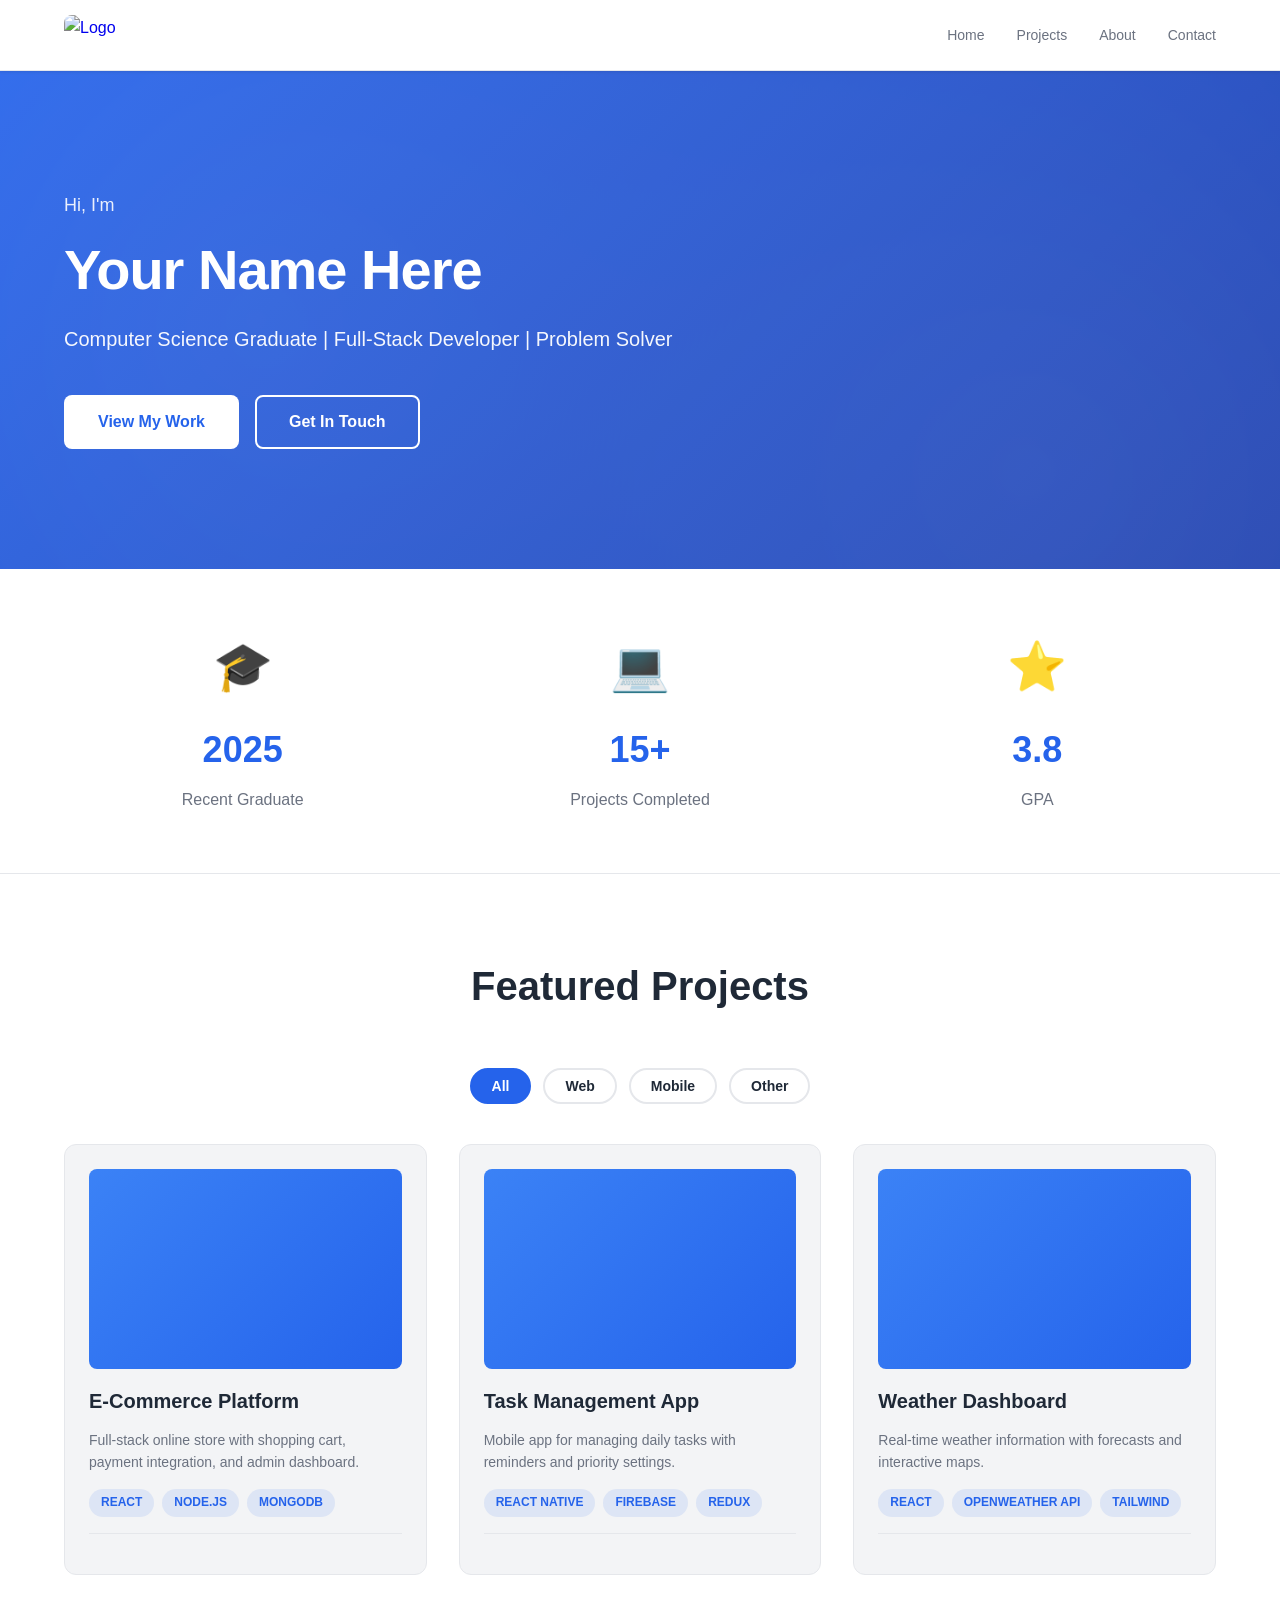
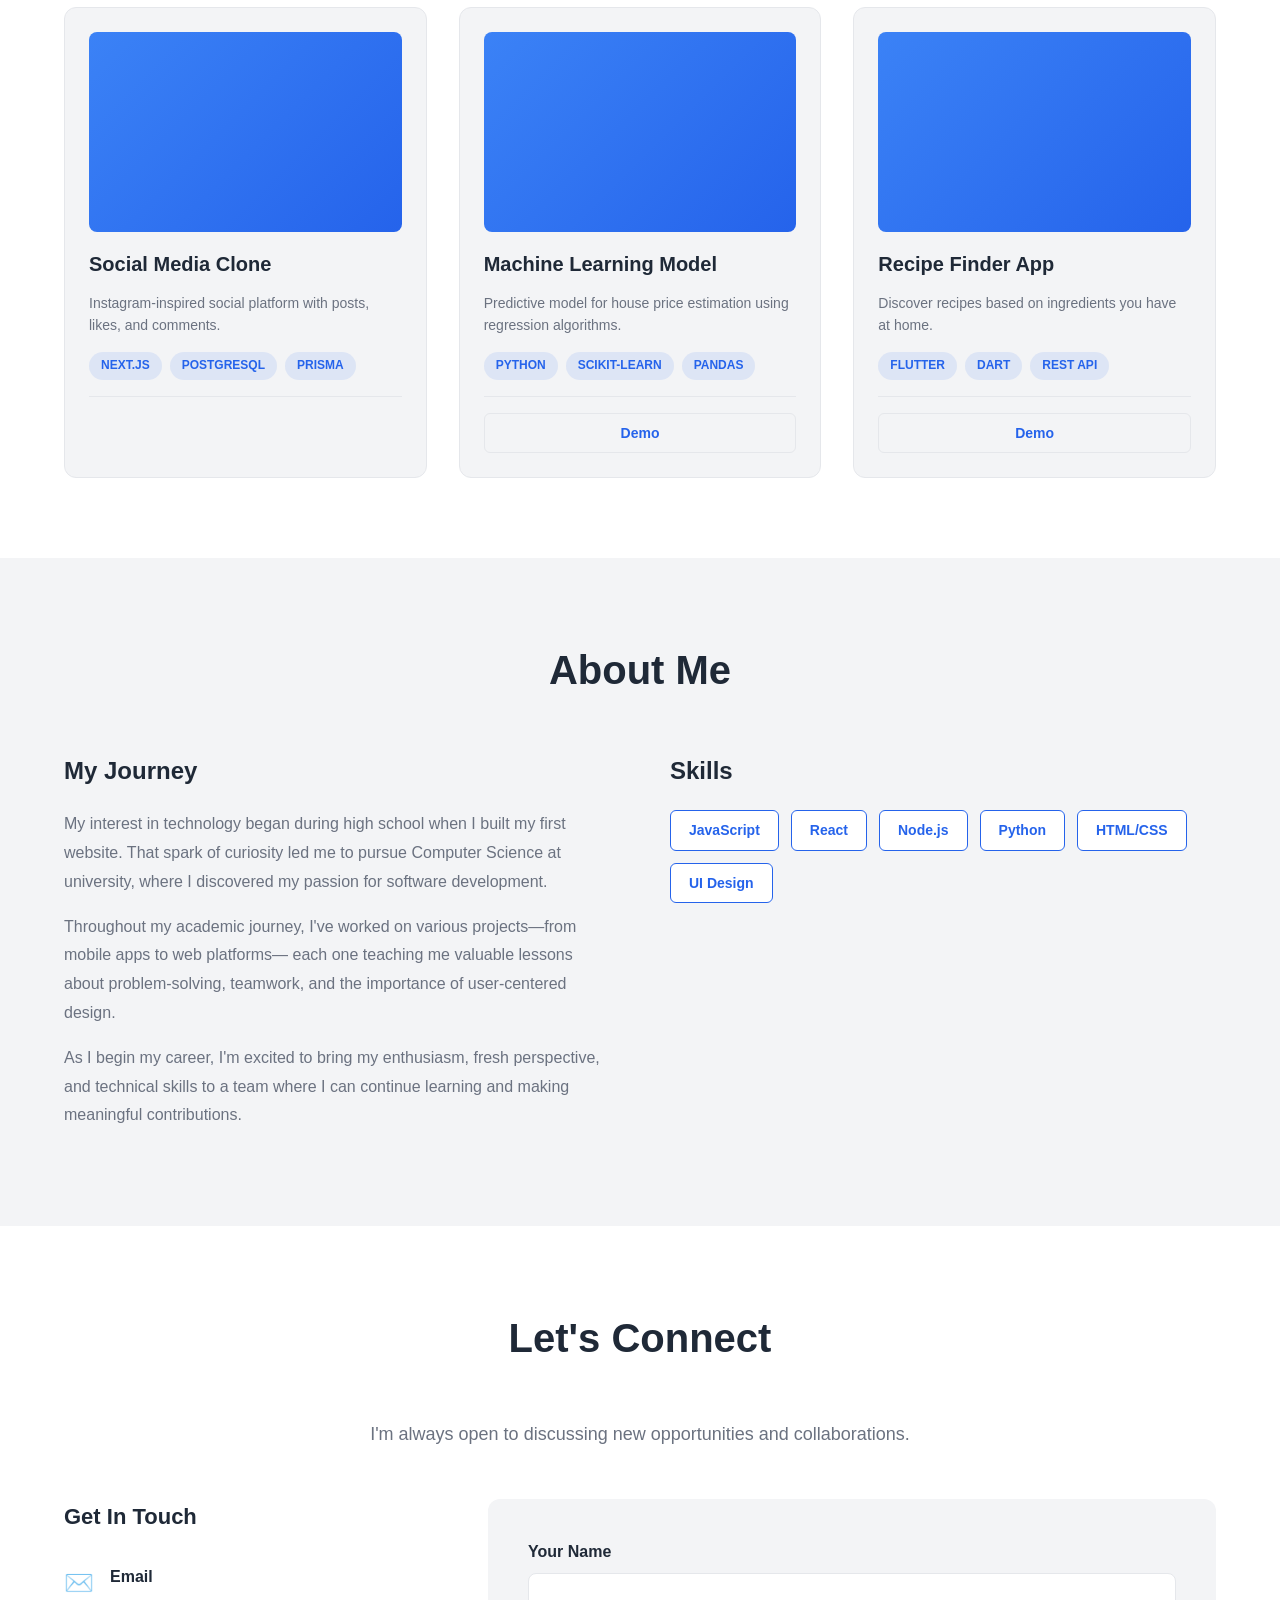
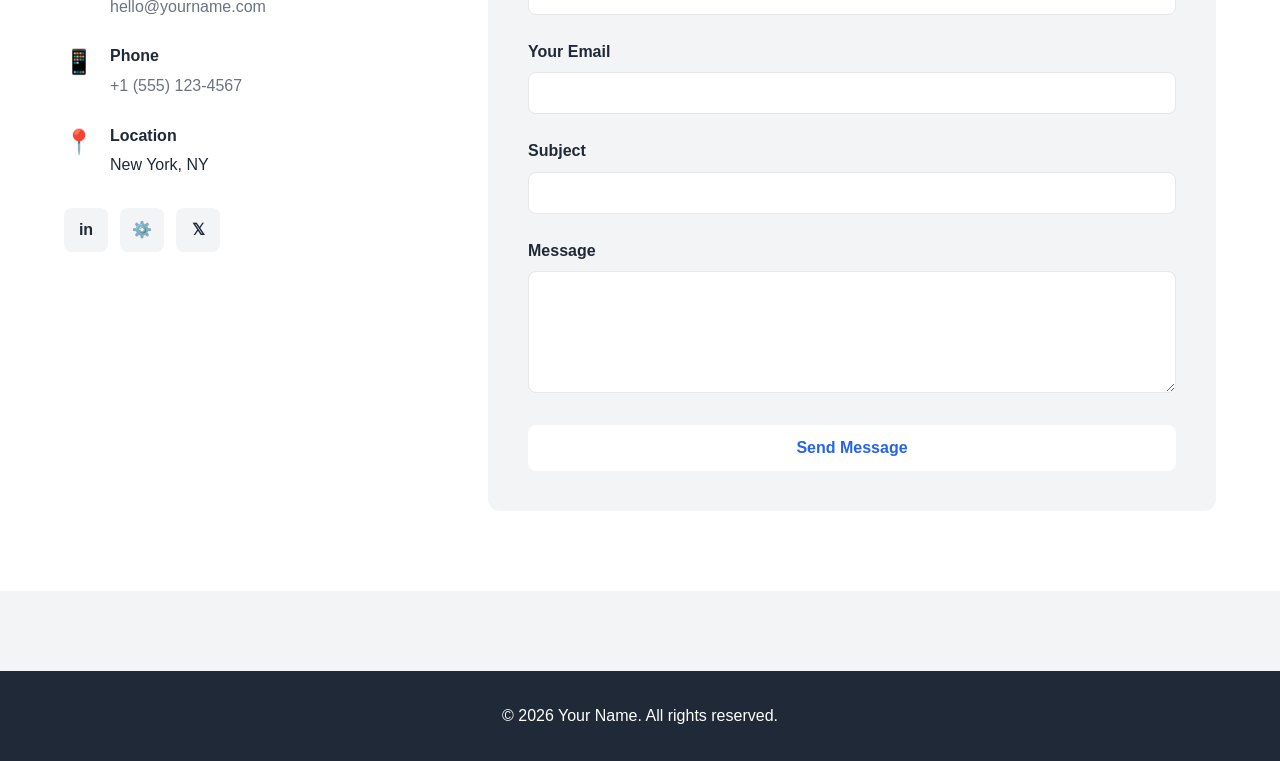
==== index.html @ 2ebc86d9 "renamed the file" ====
<!DOCTYPE html>
<html lang="en">

<head>
    <meta charset="UTF-8">
    <meta name="viewport" content="width=device-width, initial-scale=1.0">
    <title>Professional Portfolio — Your Name</title>
    <link rel="stylesheet" href="index.css">
</head>

<body>
    <!-- Navigation -->
    <nav class="navbar">
        <div class="nav-container">
            <a href="#home" class="nav-brand">
                <img src="logo.png" alt="Logo" class="nav-logo">
            </a>
            <ul class="nav-links">
                <li><a href="#home">Home</a></li>
                <li><a href="#projects">Projects</a></li>
                <li><a href="#about">About</a></li>
                <li><a href="#contact">Contact</a></li>
            </ul>
            <button class="mobile-menu-btn" id="mobileMenuBtn">☰</button>
        </div>
    </nav>

    <!-- Hero Section -->
    <section class="hero" id="home">
        <div class="container">
            <div class="hero-content">
                <p class="hero-greeting">Hi, I'm</p>
                <h1 class="hero-title">Your Name Here</h1>
                <p class="hero-subtitle">Computer Science Graduate | Full-Stack Developer | Problem Solver</p>
                <div class="hero-buttons">
                    <a href="#projects" class="btn btn-primary">View My Work</a>
                    <a href="#contact" class="btn btn-secondary">Get In Touch</a>
                </div>
            </div>
        </div>
    </section>

    <!-- Highlights Section -->
    <section class="highlights">
        <div class="container">
            <div class="highlights-grid">
                <div class="highlight-card">
                    <div class="highlight-icon">🎓</div>
                    <div class="highlight-value">2025</div>
                    <div class="highlight-label">Recent Graduate</div>
                </div>
                <div class="highlight-card">
                    <div class="highlight-icon">💻</div>
                    <div class="highlight-value">15+</div>
                    <div class="highlight-label">Projects Completed</div>
                </div>
                <div class="highlight-card">
                    <div class="highlight-icon">⭐</div>
                    <div class="highlight-value">3.8</div>
                    <div class="highlight-label">GPA</div>
                </div>
            </div>
        </div>
    </section>

    <!-- Projects Section -->
    <section class="projects" id="projects">
        <div class="container">
            <h2 class="section-title">Featured Projects</h2>

            <div class="filter-buttons">
                <button class="filter-btn active" data-filter="all">All</button>
                <button class="filter-btn" data-filter="web">Web</button>
                <button class="filter-btn" data-filter="mobile">Mobile</button>
                <button class="filter-btn" data-filter="other">Other</button>
            </div>

            <div class="projects-grid" id="projectsGrid">
                <!-- Projects will be inserted by JavaScript -->
            </div>
        </div>
    </section>

    <!-- About Section -->
    <section class="about" id="about">
        <div class="container">
            <h2 class="section-title">About Me</h2>
            <div class="about-content">
                <div class="about-text">
                    <h3>My Journey</h3>
                    <p>
                        My interest in technology began during high school when I built my first website.
                        That spark of curiosity led me to pursue Computer Science at university, where I discovered
                        my passion for software development.
                    </p>
                    <p>
                        Throughout my academic journey, I've worked on various projects—from mobile apps to web
                        platforms—
                        each one teaching me valuable lessons about problem-solving, teamwork, and the importance of
                        user-centered design.
                    </p>
                    <p>
                        As I begin my career, I'm excited to bring my enthusiasm, fresh perspective, and technical
                        skills
                        to a team where I can continue learning and making meaningful contributions.
                    </p>
                </div>
                <div class="about-skills">
                    <h3>Skills</h3>
                    <div class="skill-list">
                        <span class="skill-tag">JavaScript</span>
                        <span class="skill-tag">React</span>
                        <span class="skill-tag">Node.js</span>
                        <span class="skill-tag">Python</span>
                        <span class="skill-tag">HTML/CSS</span>
                        <span class="skill-tag">UI Design</span>
                    </div>
                </div>
            </div>
        </div>
    </section>

    <!-- Contact Section -->
    <section class="contact" id="contact">
        <div class="container">
            <h2 class="section-title">Let's Connect</h2>
            <p class="section-subtitle">I'm always open to discussing new opportunities and collaborations.</p>

            <div class="contact-content">
                <div class="contact-info">
                    <h3>Get In Touch</h3>
                    <div class="contact-item">
                        <span class="contact-icon">✉️</span>
                        <div>
                            <p class="contact-label">Email</p>
                            <a href="mailto:hello@yourname.com">hello@yourname.com</a>
                        </div>
                    </div>
                    <div class="contact-item">
                        <span class="contact-icon">📱</span>
                        <div>
                            <p class="contact-label">Phone</p>
                            <a href="tel:+15551234567">+1 (555) 123-4567</a>
                        </div>
                    </div>
                    <div class="contact-item">
                        <span class="contact-icon">📍</span>
                        <div>
                            <p class="contact-label">Location</p>
                            <p>New York, NY</p>
                        </div>
                    </div>
                    <div class="social-links">
                        <a href="#" class="social-link" title="LinkedIn">in</a>
                        <a href="#" class="social-link" title="GitHub">⚙️</a>
                        <a href="#" class="social-link" title="Twitter">𝕏</a>
                    </div>
                </div>

                <form class="contact-form" id="contactForm">
                    <div class="form-group">
                        <label for="name">Your Name</label>
                        <input type="text" id="name" name="name" required>
                    </div>
                    <div class="form-group">
                        <label for="email">Your Email</label>
                        <input type="email" id="email" name="email" required>
                    </div>
                    <div class="form-group">
                        <label for="subject">Subject</label>
                        <input type="text" id="subject" name="subject" required>
                    </div>
                    <div class="form-group">
                        <label for="message">Message</label>
                        <textarea id="message" name="message" rows="6" required></textarea>
                    </div>
                    <button type="submit" class="btn btn-primary">Send Message</button>
                </form>
            </div>
        </div>
    </section>

    <!-- Footer -->
    <footer class="footer">
        <div class="container">
            <p>&copy; 2026 Your Name. All rights reserved.</p>
        </div>
    </footer>

    <script src="index.js"></script>
</body>

</html>
---- index.css ----
* {
    margin: 0;
    padding: 0;
    box-sizing: border-box;
}

:root {
    --primary: #2563eb;
    --primary-dark: #1e40af;
    --primary-light: #3b82f6;
    --text-dark: #1f2937;
    --text-light: #6b7280;
    --bg-light: #f3f4f6;
    --bg-white: #ffffff;
    --border: #e5e7eb;
    --transition: all 0.3s ease;
}

html {
    scroll-behavior: smooth;
}

/* ======================== Animations ======================== */

@keyframes fadeInUp {
    from {
        opacity: 0;
        transform: translateY(30px);
    }

    to {
        opacity: 1;
        transform: translateY(0);
    }
}

@keyframes fadeInLeft {
    from {
        opacity: 0;
        transform: translateX(-30px);
    }

    to {
        opacity: 1;
        transform: translateX(0);
    }
}

@keyframes fadeInRight {
    from {
        opacity: 0;
        transform: translateX(30px);
    }

    to {
        opacity: 1;
        transform: translateX(0);
    }
}

@keyframes scaleIn {
    from {
        opacity: 0;
        transform: scale(0.9);
    }

    to {
        opacity: 1;
        transform: scale(1);
    }
}

.fade-in-up {
    animation: fadeInUp 0.8s ease forwards;
}

.fade-in-left {
    animation: fadeInLeft 0.8s ease forwards;
}

.fade-in-right {
    animation: fadeInRight 0.8s ease forwards;
}

.scale-in {
    animation: scaleIn 0.8s ease forwards;
}

[style*="animationDelay"] {
    animation-delay: inherit !important;
}

body {
    font-family: -apple-system, BlinkMacSystemFont, 'Segoe UI', Roboto, 'Helvetica Neue', Arial, sans-serif;
    color: var(--text-dark);
    background-color: var(--bg-light);
    line-height: 1.6;
}

.container {
    max-width: 1200px;
    margin: 0 auto;
    padding: 0 24px;
}

/* ======================== Navigation ======================== */

.navbar {
    background-color: var(--bg-white);
    border-bottom: 1px solid var(--border);
    position: sticky;
    top: 0;
    z-index: 50;
    box-shadow: 0 1px 3px rgba(0, 0, 0, 0.1);
}

.nav-container {
    max-width: 1200px;
    margin: 0 auto;
    padding: 0 24px;
    display: flex;
    justify-content: space-between;
    align-items: center;
    height: 70px;
}

.nav-brand {
    text-decoration: none;
    display: flex;
    align-items: center;
    justify-content: center;
}

.nav-logo {
    height: 40px;
    width: auto;
    max-width: 120px;
    border-radius: 8px;
    transition: var(--transition);
}

.nav-brand:hover .nav-logo {
    transform: scale(1.05);
}

.nav-links {
    display: flex;
    gap: 32px;
    list-style: none;
}

.nav-links a {
    text-decoration: none;
    color: var(--text-light);
    font-size: 14px;
    font-weight: 500;
    transition: var(--transition);
    position: relative;
}

.nav-links a:hover {
    color: var(--primary);
}

.nav-links a::after {
    content: '';
    position: absolute;
    bottom: -4px;
    left: 0;
    width: 0;
    height: 2px;
    background-color: var(--primary);
    transition: width 0.3s ease;
}

.nav-links a:hover::after {
    width: 100%;
}

.mobile-menu-btn {
    display: none;
    background: none;
    border: none;
    font-size: 24px;
    cursor: pointer;
    color: var(--text-dark);
}

/* ======================== Hero Section ======================== */

.hero {
    background: linear-gradient(135deg, var(--primary) 0%, var(--primary-dark) 100%);
    color: white;
    padding: 120px 0;
    position: relative;
    overflow: hidden;
}

.hero::before {
    content: '';
    position: absolute;
    top: 0;
    left: 0;
    width: 100%;
    height: 100%;
    opacity: 0.1;
    background-image: radial-gradient(circle at 20% 50%, white, transparent),
        radial-gradient(circle at 80% 80%, white, transparent);
    pointer-events: none;
}

.hero-content {
    position: relative;
    z-index: 1;
    max-width: 800px;
}

.hero-greeting {
    font-size: 18px;
    margin-bottom: 16px;
    opacity: 0.9;
}

.hero-title {
    font-size: 56px;
    font-weight: 800;
    line-height: 1.2;
    margin-bottom: 20px;
    letter-spacing: -1px;
}

.hero-subtitle {
    font-size: 20px;
    margin-bottom: 40px;
    opacity: 0.95;
}

.hero-buttons {
    display: flex;
    gap: 16px;
    flex-wrap: wrap;
}

/* ======================== Buttons ======================== */

.btn {
    display: inline-block;
    padding: 12px 32px;
    border-radius: 8px;
    text-decoration: none;
    font-weight: 600;
    font-size: 16px;
    transition: var(--transition);
    border: 2px solid transparent;
    cursor: pointer;
    text-align: center;
}

.btn-primary {
    background-color: white;
    color: var(--primary);
}

.btn-primary:hover {
    background-color: var(--bg-light);
    transform: translateY(-2px);
    box-shadow: 0 10px 25px rgba(0, 0, 0, 0.2);
}

.btn-secondary {
    background-color: transparent;
    color: white;
    border-color: white;
}

.btn-secondary:hover {
    background-color: white;
    color: var(--primary);
}

/* ======================== Highlights Section ======================== */

.highlights {
    background-color: var(--bg-white);
    padding: 60px 0;
    border-bottom: 1px solid var(--border);
}

.highlights-grid {
    display: grid;
    grid-template-columns: repeat(auto-fit, minmax(250px, 1fr));
    gap: 40px;
}

.highlight-card {
    text-align: center;
}

.highlight-icon {
    font-size: 48px;
    margin-bottom: 16px;
}

.highlight-value {
    font-size: 36px;
    font-weight: 800;
    color: var(--primary);
    margin-bottom: 8px;
}

.highlight-label {
    font-size: 16px;
    color: var(--text-light);
}

/* ======================== Projects Section ======================== */

.projects {
    padding: 80px 0;
    background-color: var(--bg-white);
}

.section-title {
    font-size: 40px;
    font-weight: 800;
    margin-bottom: 50px;
    text-align: center;
    color: var(--text-dark);
}

.filter-buttons {
    display: flex;
    gap: 12px;
    justify-content: center;
    margin-bottom: 40px;
    flex-wrap: wrap;
}

.filter-btn {
    padding: 8px 20px;
    border: 2px solid var(--border);
    background-color: white;
    color: var(--text-dark);
    border-radius: 25px;
    font-weight: 600;
    cursor: pointer;
    transition: var(--transition);
    font-size: 14px;
    text-transform: capitalize;
}

.filter-btn:hover {
    border-color: var(--primary);
    color: var(--primary);
}

.filter-btn.active {
    background-color: var(--primary);
    color: white;
    border-color: var(--primary);
}

.projects-grid {
    display: grid;
    grid-template-columns: repeat(auto-fill, minmax(300px, 1fr));
    gap: 32px;
}

.project-card {
    background-color: var(--bg-light);
    border-radius: 12px;
    padding: 24px;
    transition: var(--transition);
    border: 1px solid var(--border);
}

.project-card:hover {
    transform: translateY(-8px);
    box-shadow: 0 20px 40px rgba(0, 0, 0, 0.1);
    border-color: var(--primary-light);
}

.project-image {
    width: 100%;
    height: 200px;
    background: linear-gradient(135deg, var(--primary-light), var(--primary));
    border-radius: 8px;
    margin-bottom: 16px;
}

.project-card h3 {
    font-size: 20px;
    margin-bottom: 12px;
    color: var(--text-dark);
}

.project-card p {
    color: var(--text-light);
    font-size: 14px;
    margin-bottom: 16px;
}

.project-tags {
    display: flex;
    gap: 8px;
    flex-wrap: wrap;
    margin-bottom: 16px;
}

.project-tag {
    display: inline-block;
    padding: 4px 12px;
    background-color: rgba(37, 99, 235, 0.1);
    color: var(--primary);
    border-radius: 20px;
    font-size: 12px;
    font-weight: 600;
    text-transform: uppercase;
}

.project-footer {
    display: flex;
    gap: 12px;
    padding-top: 16px;
    border-top: 1px solid var(--border);
}

.project-link {
    flex: 1;
    padding: 8px;
    text-align: center;
    border-radius: 6px;
    text-decoration: none;
    font-size: 14px;
    font-weight: 600;
    color: var(--primary);
    border: 1px solid var(--border);
    transition: var(--transition);
}

.project-link:hover {
    background-color: var(--primary);
    color: white;
    border-color: var(--primary);
}

/* ======================== About Section ======================== */

.about {
    padding: 80px 0;
    background-color: var(--bg-light);
}

.about-content {
    display: grid;
    grid-template-columns: 1fr 1fr;
    gap: 60px;
    align-items: start;
}

.about-text h3,
.about-skills h3 {
    font-size: 24px;
    margin-bottom: 20px;
    color: var(--text-dark);
}

.about-text p {
    margin-bottom: 16px;
    color: var(--text-light);
    line-height: 1.8;
}

.skill-list {
    display: flex;
    flex-wrap: wrap;
    gap: 12px;
}

.skill-tag {
    display: inline-block;
    padding: 8px 18px;
    background-color: white;
    color: var(--primary);
    border: 1px solid var(--primary);
    border-radius: 6px;
    font-size: 14px;
    font-weight: 600;
}

/* ======================== Contact Section ======================== */

.contact {
    padding: 80px 0;
    background-color: var(--bg-white);
}

.section-subtitle {
    text-align: center;
    font-size: 18px;
    color: var(--text-light);
    margin-bottom: 50px;
    max-width: 600px;
    margin-left: auto;
    margin-right: auto;
}

.contact-content {
    display: grid;
    grid-template-columns: 1fr 2fr;
    gap: 60px;
}

.contact-info h3 {
    font-size: 22px;
    margin-bottom: 30px;
    color: var(--text-dark);
}

.contact-item {
    display: flex;
    gap: 16px;
    margin-bottom: 24px;
}

.contact-icon {
    font-size: 24px;
    flex-shrink: 0;
}

.contact-label {
    font-weight: 600;
    margin-bottom: 4px;
    color: var(--text-dark);
}

.contact-item a {
    color: var(--text-light);
    text-decoration: none;
    transition: var(--transition);
}

.contact-item a:hover {
    color: var(--primary);
}

.social-links {
    display: flex;
    gap: 12px;
    margin-top: 30px;
}

.social-link {
    width: 44px;
    height: 44px;
    background-color: var(--bg-light);
    color: var(--text-dark);
    border-radius: 8px;
    display: flex;
    align-items: center;
    justify-content: center;
    text-decoration: none;
    font-weight: 600;
    transition: var(--transition);
}

.social-link:hover {
    background-color: var(--primary);
    color: white;
}

/* ======================== Contact Form ======================== */

.contact-form {
    background-color: var(--bg-light);
    padding: 40px;
    border-radius: 12px;
}

.form-group {
    margin-bottom: 24px;
}

.form-group label {
    display: block;
    margin-bottom: 8px;
    font-weight: 600;
    color: var(--text-dark);
}

.form-group input,
.form-group textarea {
    width: 100%;
    padding: 12px 16px;
    border: 1px solid var(--border);
    border-radius: 8px;
    font-family: inherit;
    font-size: 14px;
    transition: var(--transition);
}

.form-group input:focus,
.form-group textarea:focus {
    outline: none;
    border-color: var(--primary);
    box-shadow: 0 0 0 3px rgba(37, 99, 235, 0.1);
}

.contact-form .btn {
    width: 100%;
}

/* ======================== Footer ======================== */

.footer {
    background-color: var(--text-dark);
    color: white;
    text-align: center;
    padding: 32px 0;
    margin-top: 80px;
}

/* ======================== Responsive Design ======================== */

@media (max-width: 768px) {
    .hero-title {
        font-size: 36px;
    }

    .hero-subtitle {
        font-size: 18px;
    }

    .section-title {
        font-size: 32px;
        margin-bottom: 32px;
    }

    .nav-links {
        display: none;
    }

    .mobile-menu-btn {
        display: block;
    }

    .about-content {
        grid-template-columns: 1fr;
        gap: 40px;
    }

    .contact-content {
        grid-template-columns: 1fr;
        gap: 40px;
    }

    .hero-buttons {
        flex-direction: column;
    }

    .btn {
        width: 100%;
    }
}

@media (max-width: 480px) {
    .hero {
        padding: 60px 0;
    }

    .hero-title {
        font-size: 28px;
    }

    .hero-subtitle {
        font-size: 16px;
    }

    .section-title {
        font-size: 24px;
    }

    .hero-buttons {
        flex-direction: column;
    }

    .projects-grid {
        grid-template-columns: 1fr;
    }

    .contact-form {
        padding: 20px;
    }

    .highlight-value {
        font-size: 28px;
    }
}
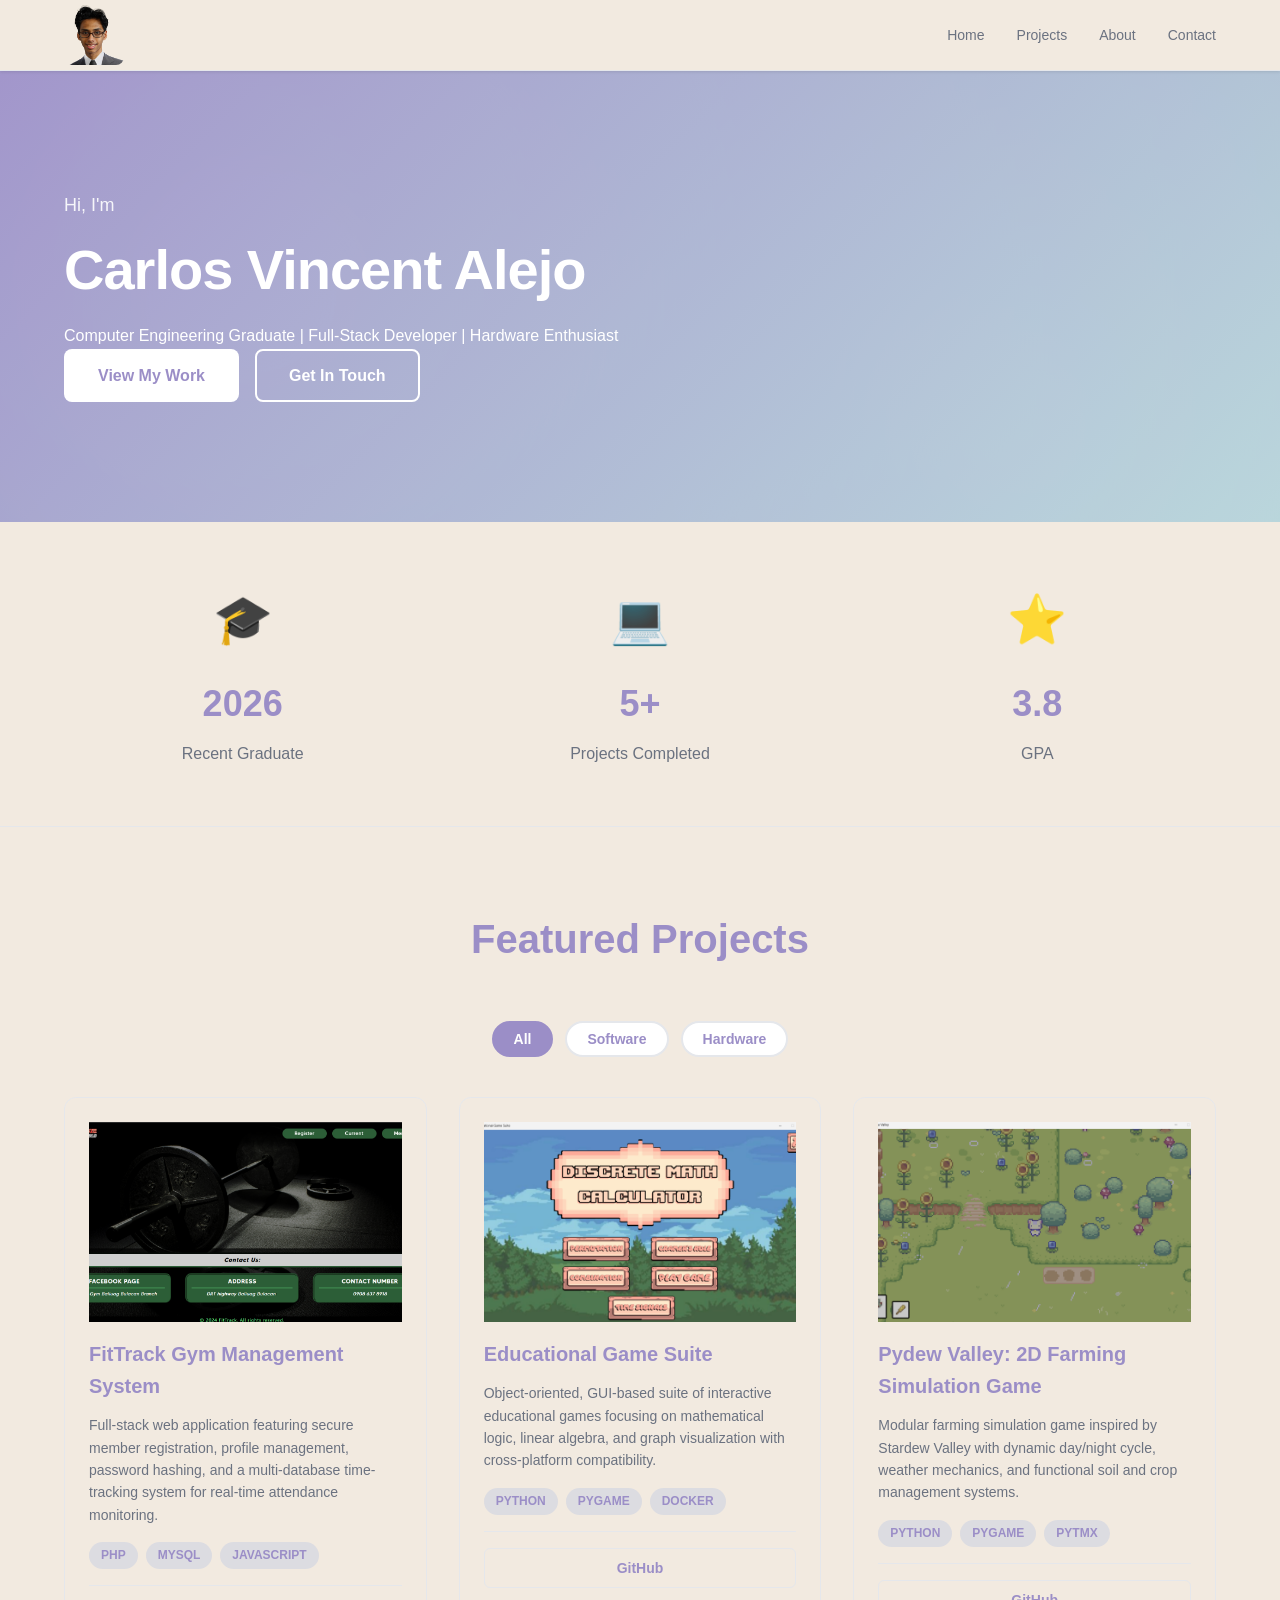
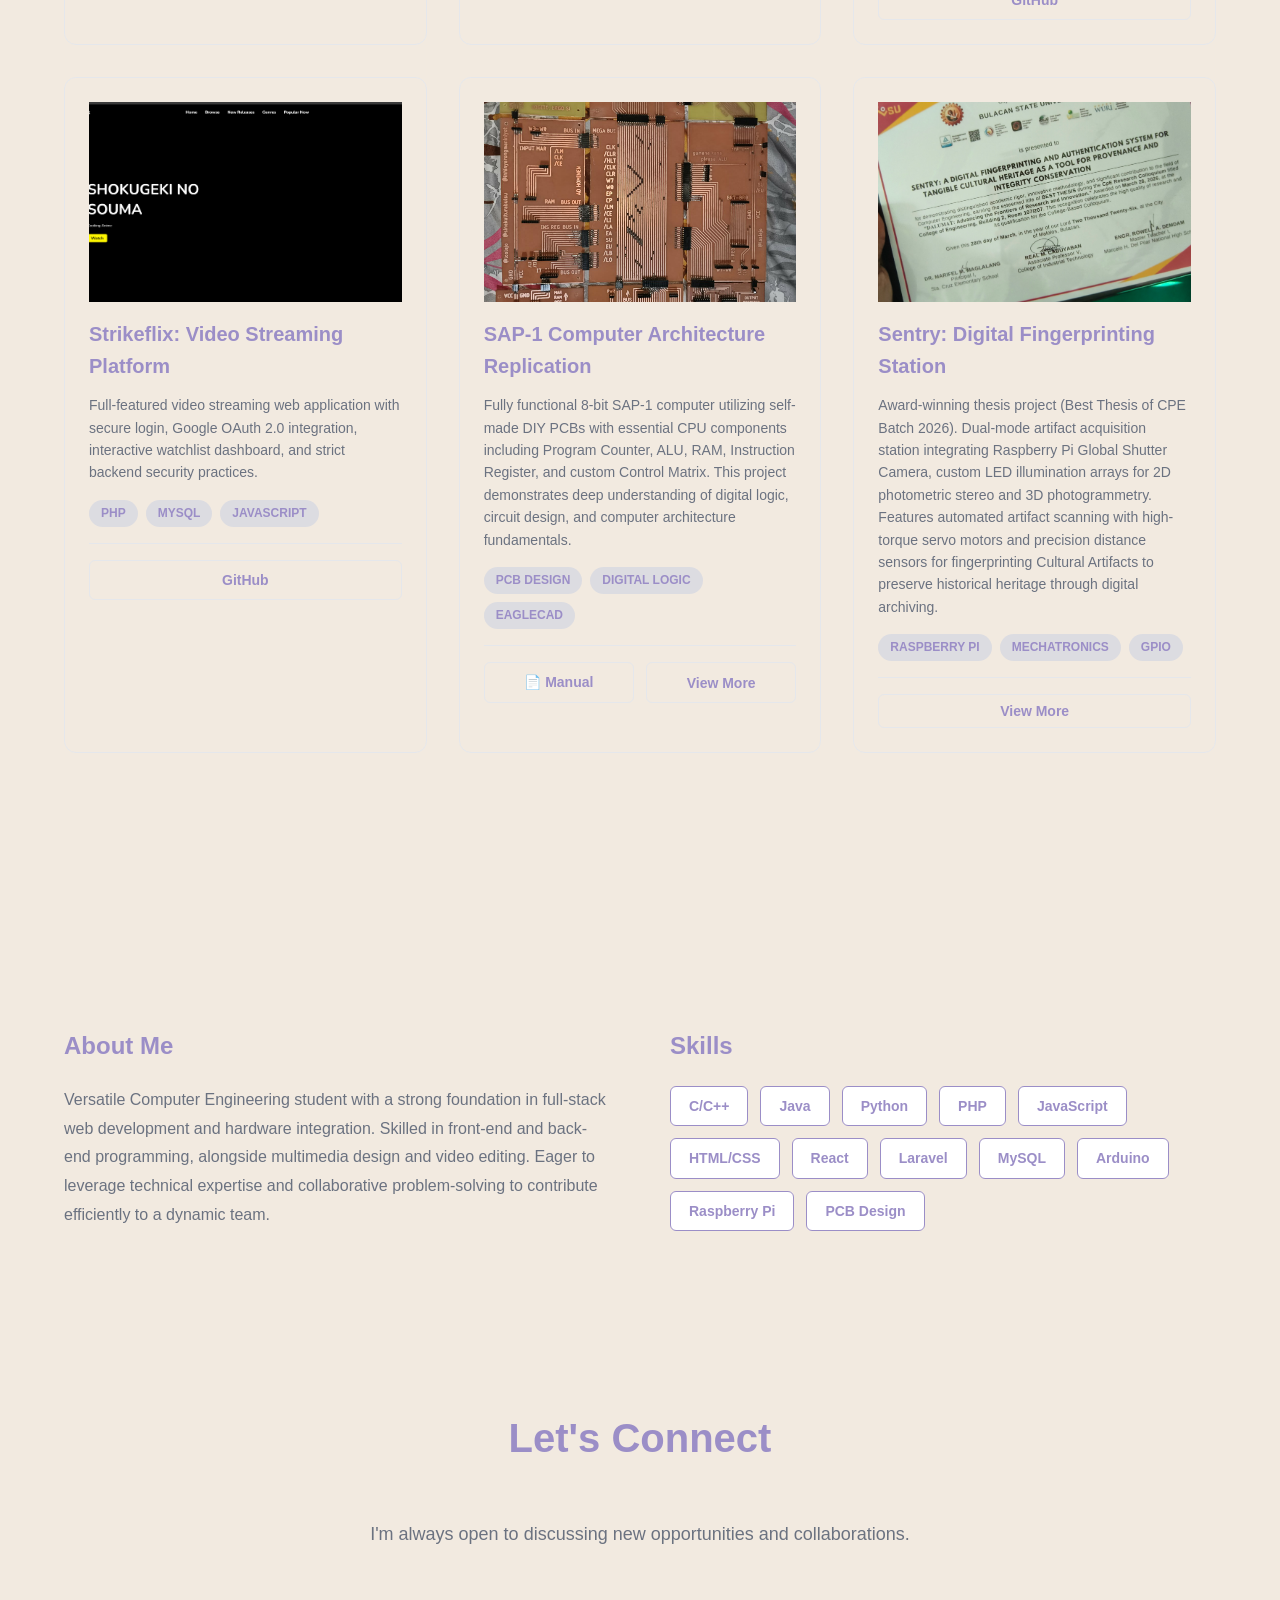
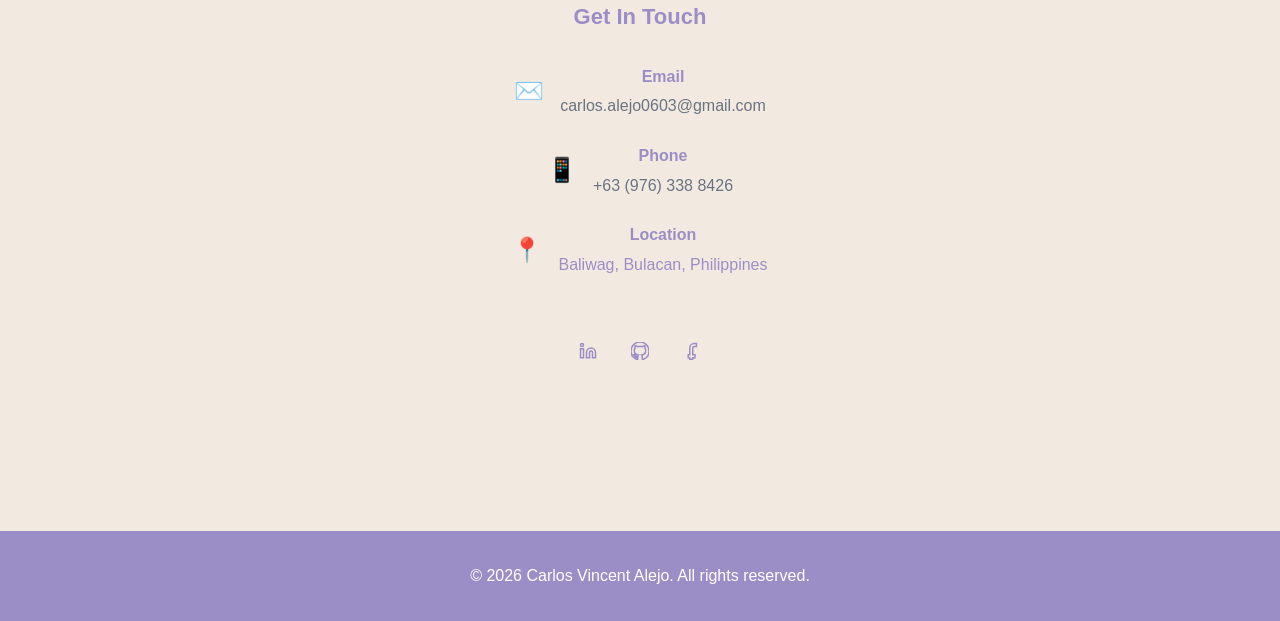
==== commit 96ab8d44: "functioning website" ====
--- a/index.html
+++ b/index.html
@@ -13,7 +13,7 @@
     <nav class="navbar">
         <div class="nav-container">
             <a href="#home" class="nav-brand">
-                <img src="logo.png" alt="Logo" class="nav-logo">
+                <img src="Assets/Media/logo/logo.png" alt="Logo" class="nav-logo">
             </a>
             <ul class="nav-links">
                 <li><a href="#home">Home</a></li>
@@ -30,8 +30,9 @@
         <div class="container">
             <div class="hero-content">
                 <p class="hero-greeting">Hi, I'm</p>
-                <h1 class="hero-title">Your Name Here</h1>
-                <p class="hero-subtitle">Computer Science Graduate | Full-Stack Developer | Problem Solver</p>
+                <h1 class="hero-title">Carlos Vincent Alejo</h1>
+                <p class=\"hero-subtitle\">Computer Engineering Graduate | Full-Stack Developer | Hardware Enthusiast
+                </p>
                 <div class="hero-buttons">
                     <a href="#projects" class="btn btn-primary">View My Work</a>
                     <a href="#contact" class="btn btn-secondary">Get In Touch</a>
@@ -46,12 +47,12 @@
             <div class="highlights-grid">
                 <div class="highlight-card">
                     <div class="highlight-icon">🎓</div>
-                    <div class="highlight-value">2025</div>
+                    <div class="highlight-value">2026</div>
                     <div class="highlight-label">Recent Graduate</div>
                 </div>
                 <div class="highlight-card">
                     <div class="highlight-icon">💻</div>
-                    <div class="highlight-value">15+</div>
+                    <div class="highlight-value">5+</div>
                     <div class="highlight-label">Projects Completed</div>
                 </div>
                 <div class="highlight-card">
@@ -70,9 +71,8 @@
 
             <div class="filter-buttons">
                 <button class="filter-btn active" data-filter="all">All</button>
-                <button class="filter-btn" data-filter="web">Web</button>
-                <button class="filter-btn" data-filter="mobile">Mobile</button>
-                <button class="filter-btn" data-filter="other">Other</button>
+                <button class="filter-btn" data-filter="software">Software</button>
+                <button class="filter-btn" data-filter="hardware">Hardware</button>
             </div>
 
             <div class="projects-grid" id="projectsGrid">
@@ -87,33 +87,30 @@
             <h2 class="section-title">About Me</h2>
             <div class="about-content">
                 <div class="about-text">
-                    <h3>My Journey</h3>
+                    <h3>About Me</h3>
                     <p>
-                        My interest in technology began during high school when I built my first website.
-                        That spark of curiosity led me to pursue Computer Science at university, where I discovered
-                        my passion for software development.
-                    </p>
-                    <p>
-                        Throughout my academic journey, I've worked on various projects—from mobile apps to web
-                        platforms—
-                        each one teaching me valuable lessons about problem-solving, teamwork, and the importance of
-                        user-centered design.
-                    </p>
-                    <p>
-                        As I begin my career, I'm excited to bring my enthusiasm, fresh perspective, and technical
-                        skills
-                        to a team where I can continue learning and making meaningful contributions.
+                        Versatile Computer Engineering student with a strong foundation in full-stack web development
+                        and
+                        hardware integration. Skilled in front-end and back-end programming, alongside multimedia design
+                        and video editing. Eager to leverage technical expertise and collaborative problem-solving to
+                        contribute efficiently to a dynamic team.
                     </p>
                 </div>
                 <div class="about-skills">
                     <h3>Skills</h3>
                     <div class="skill-list">
+                        <span class="skill-tag">C/C++</span>
+                        <span class="skill-tag">Java</span>
+                        <span class="skill-tag">Python</span>
+                        <span class="skill-tag">PHP</span>
                         <span class="skill-tag">JavaScript</span>
+                        <span class="skill-tag">HTML/CSS</span>
                         <span class="skill-tag">React</span>
-                        <span class="skill-tag">Node.js</span>
-                        <span class="skill-tag">Python</span>
-                        <span class="skill-tag">HTML/CSS</span>
-                        <span class="skill-tag">UI Design</span>
+                        <span class="skill-tag">Laravel</span>
+                        <span class="skill-tag">MySQL</span>
+                        <span class="skill-tag">Arduino</span>
+                        <span class="skill-tag">Raspberry Pi</span>
+                        <span class="skill-tag">PCB Design</span>
                     </div>
                 </div>
             </div>
@@ -126,56 +123,54 @@
             <h2 class="section-title">Let's Connect</h2>
             <p class="section-subtitle">I'm always open to discussing new opportunities and collaborations.</p>
 
-            <div class="contact-content">
-                <div class="contact-info">
-                    <h3>Get In Touch</h3>
-                    <div class="contact-item">
-                        <span class="contact-icon">✉️</span>
-                        <div>
-                            <p class="contact-label">Email</p>
-                            <a href="mailto:hello@yourname.com">hello@yourname.com</a>
-                        </div>
-                    </div>
-                    <div class="contact-item">
-                        <span class="contact-icon">📱</span>
-                        <div>
-                            <p class="contact-label">Phone</p>
-                            <a href="tel:+15551234567">+1 (555) 123-4567</a>
-                        </div>
-                    </div>
-                    <div class="contact-item">
-                        <span class="contact-icon">📍</span>
-                        <div>
-                            <p class="contact-label">Location</p>
-                            <p>New York, NY</p>
-                        </div>
-                    </div>
-                    <div class="social-links">
-                        <a href="#" class="social-link" title="LinkedIn">in</a>
-                        <a href="#" class="social-link" title="GitHub">⚙️</a>
-                        <a href="#" class="social-link" title="Twitter">𝕏</a>
-                    </div>
-                </div>
-
-                <form class="contact-form" id="contactForm">
-                    <div class="form-group">
-                        <label for="name">Your Name</label>
-                        <input type="text" id="name" name="name" required>
-                    </div>
-                    <div class="form-group">
-                        <label for="email">Your Email</label>
-                        <input type="email" id="email" name="email" required>
-                    </div>
-                    <div class="form-group">
-                        <label for="subject">Subject</label>
-                        <input type="text" id="subject" name="subject" required>
-                    </div>
-                    <div class="form-group">
-                        <label for="message">Message</label>
-                        <textarea id="message" name="message" rows="6" required></textarea>
-                    </div>
-                    <button type="submit" class="btn btn-primary">Send Message</button>
-                </form>
+            <div class="contact-info">
+                <h3>Get In Touch</h3>
+                <div class="contact-item">
+                    <span class="contact-icon">✉️</span>
+                    <div>
+                        <p class="contact-label">Email</p>
+                        <a href="mailto:hello@yourname.com">carlos.alejo0603@gmail.com</a>
+                    </div>
+                </div>
+                <div class="contact-item">
+                    <span class="contact-icon">📱</span>
+                    <div>
+                        <p class="contact-label">Phone</p>
+                        <a href="tel:+15551234567">+63 (976) 338 8426</a>
+                    </div>
+                </div>
+                <div class="contact-item">
+                    <span class="contact-icon">📍</span>
+                    <div>
+                        <p class="contact-label">Location</p>
+                        <p>Baliwag, Bulacan, Philippines</p>
+                    </div>
+                </div>
+                <div class="social-links">
+                    <a href="https://www.linkedin.com/in/loslejo2003/" class="social-link" title="LinkedIn" aria-label="LinkedIn" target="_blank" rel="noopener noreferrer">
+                        <svg width="24" height="24" viewBox="0 0 24 24" fill="none" stroke="currentColor"
+                            stroke-width="2">
+                            <path
+                                d="M16 8a6 6 0 016 6v7h-4v-7a2 2 0 00-2-2 2 2 0 00-2 2v7h-4v-7a6 6 0 016-6zM2 9h4v12H2z">
+                            </path>
+                            <circle cx="4" cy="4" r="2"></circle>
+                        </svg>
+                    </a>
+                    <a href="https://github.com/LosLejo" class="social-link" title="GitHub" aria-label="GitHub" target="_blank" rel="noopener noreferrer">
+                        <svg width="24" height="24" viewBox="0 0 24 24" fill="none" stroke="currentColor"
+                            stroke-width="2">
+                            <path
+                                d="M12 0c-6.626 0-12 5.373-12 12 0 5.302 3.438 9.8 8.207 11.387.599.111.793-.261.793-.577v-2.234c-3.338.726-4.033-1.416-4.033-1.416-.546-1.387-1.333-1.756-1.333-1.756-1.089-.745.083-.729.083-.729 1.205.084 1.839 1.237 1.839 1.237 1.07 1.834 2.807 1.304 3.492.997.107-.775.418-1.305.762-1.604-2.665-.305-5.467-1.334-5.467-5.931 0-1.311.469-2.381 1.236-3.221-.124-.303-.535-1.524.117-3.176 0 0 1.008-.322 3.301 1.23.957-.266 1.983-.399 3.003-.404 1.02.005 2.047.138 3.006.404 2.291-1.552 3.297-1.23 3.297-1.23.653 1.653.242 2.874.118 3.176.77.84 1.235 1.911 1.235 3.221 0 4.609-2.807 5.624-5.479 5.921.43.372.823 1.102.823 2.222v 3.293c0 .319.192.694.801.576 4.765-1.589 8.199-6.086 8.199-11.386 0-6.627-5.373-12-12-12z">
+                            </path>
+                        </svg>
+                    </a>
+                    <a href="https://www.facebook.com/lejoloss" class="social-link" title="Facebook" aria-label="Facebook" target="_blank" rel="noopener noreferrer">
+                        <svg width="24" height="24" viewBox="0 0 24 24" fill="none" stroke="currentColor"
+                            stroke-width="2">
+                            <path d="M18 2h-3a6 6 0 00-6 6v9h-2v4h2v2h4v-2h3v-4h-3V8a2 2 0 012-2h3z"></path>
+                        </svg>
+                    </a>
+                </div>
             </div>
         </div>
     </section>
@@ -183,9 +178,26 @@
     <!-- Footer -->
     <footer class="footer">
         <div class="container">
-            <p>&copy; 2026 Your Name. All rights reserved.</p>
+            <p>&copy; 2026 Carlos Vincent Alejo. All rights reserved.</p>
         </div>
     </footer>
+
+    <!-- Project Modal -->
+    <div id="projectModal" class="modal">
+        <div class="modal-content">
+            <span class="modal-close">&times;</span>
+            <h2 id="modalTitle"></h2>
+            <div class="modal-body">
+                <div class="modal-gallery" id="modalGallery"></div>
+                <div class="modal-details">
+                    <div class="modal-year" id="modalYear"></div>
+                    <p id="modalDescription"></p>
+                    <div class="modal-tags" id="modalTags"></div>
+                    <div class="modal-links" id="modalLinks"></div>
+                </div>
+            </div>
+        </div>
+    </div>
 
     <script src="index.js"></script>
 </body>
--- a/index.css
+++ b/index.css
@@ -5,13 +5,13 @@
 }
 
 :root {
-    --primary: #2563eb;
-    --primary-dark: #1e40af;
+    --primary: #9B8EC7;
+    --primary-dark: #B4D3D9;
     --primary-light: #3b82f6;
-    --text-dark: #1f2937;
+    --text-dark: #9B8EC7;
     --text-light: #6b7280;
-    --bg-light: #f3f4f6;
-    --bg-white: #ffffff;
+    --bg-light: #F2EAE0;
+    --bg-white: #F2EAE0;
     --border: #e5e7eb;
     --transition: all 0.3s ease;
 }
@@ -127,14 +127,14 @@
 .nav-brand {
     text-decoration: none;
     display: flex;
-    align-items: center;
+    align-items: flex-end;
     justify-content: center;
 }
 
 .nav-logo {
-    height: 40px;
+    height: 60px;
     width: auto;
-    max-width: 120px;
+    max-width: 180px;
     border-radius: 8px;
     transition: var(--transition);
 }
@@ -444,6 +444,27 @@
     border-color: var(--primary);
 }
 
+.view-more-btn {
+    flex: 1;
+    padding: 8px;
+    text-align: center;
+    border-radius: 6px;
+    text-decoration: none;
+    font-size: 14px;
+    font-weight: 600;
+    color: var(--primary);
+    border: 1px solid var(--border);
+    transition: var(--transition);
+    background-color: transparent;
+    cursor: pointer;
+}
+
+.view-more-btn:hover {
+    background-color: var(--primary);
+    color: white;
+    border-color: var(--primary);
+}
+
 /* ======================== About Section ======================== */
 
 .about {
@@ -506,21 +527,36 @@
 }
 
 .contact-content {
-    display: grid;
-    grid-template-columns: 1fr 2fr;
-    gap: 60px;
+    display: flex;
+    justify-content: center;
+    align-items: center;
+    width: 100%;
 }
 
 .contact-info h3 {
     font-size: 22px;
     margin-bottom: 30px;
     color: var(--text-dark);
+    text-align: center;
+}
+
+.contact-info {
+    max-width: 400px;
+    margin: 0 auto;
+    display: flex;
+    flex-direction: column;
+    align-items: center;
 }
 
 .contact-item {
     display: flex;
     gap: 16px;
     margin-bottom: 24px;
+    align-items: center;
+}
+
+.contact-item>div {
+    text-align: center;
 }
 
 .contact-icon {
@@ -548,11 +584,12 @@
     display: flex;
     gap: 12px;
     margin-top: 30px;
+    justify-content: center;
 }
 
 .social-link {
-    width: 44px;
-    height: 44px;
+    width: 40px;
+    height: 40px;
     background-color: var(--bg-light);
     color: var(--text-dark);
     border-radius: 8px;
@@ -562,6 +599,11 @@
     text-decoration: none;
     font-weight: 600;
     transition: var(--transition);
+}
+
+.social-link svg {
+    width: 18px;
+    height: 18px;
 }
 
 .social-link:hover {
@@ -620,6 +662,191 @@
     margin-top: 80px;
 }
 
+/* ======================== Project Modal ======================== */
+
+.modal {
+    position: fixed;
+    z-index: 1000;
+    left: 0;
+    top: 0;
+    width: 100%;
+    height: 100%;
+    background-color: rgba(0, 0, 0, 0.5);
+    visibility: hidden;
+    opacity: 0;
+    transition: opacity 0.3s ease, visibility 0.3s ease;
+    display: flex;
+    align-items: center;
+    justify-content: center;
+}
+
+.modal.active {
+    visibility: visible;
+    opacity: 1;
+}
+
+.modal-content {
+    background-color: var(--bg-white);
+    padding: 40px;
+    border-radius: 12px;
+    max-width: 600px;
+    width: 90%;
+    max-height: 80vh;
+    overflow-y: auto;
+    position: relative;
+    transform: scale(0.9);
+    transition: transform 0.3s ease;
+}
+
+.modal.active .modal-content {
+    transform: scale(1);
+}
+
+.modal-close {
+    position: absolute;
+    right: 20px;
+    top: 20px;
+    font-size: 28px;
+    font-weight: bold;
+    color: var(--text-dark);
+    cursor: pointer;
+    line-height: 1;
+    background: none;
+    border: none;
+    padding: 0;
+}
+
+.modal-close:hover {
+    color: var(--primary-light);
+}
+
+#modalTitle {
+    color: var(--text-dark);
+    margin-bottom: 20px;
+    font-size: 28px;
+}
+
+.modal-gallery {
+    display: grid;
+    grid-template-columns: repeat(2, 1fr);
+    gap: 12px;
+    margin-bottom: 25px;
+}
+
+.modal-gallery-item {
+    width: 100%;
+    height: 150px;
+    background: linear-gradient(135deg, var(--primary-light), var(--primary));
+    border-radius: 8px;
+    display: flex;
+    align-items: center;
+    justify-content: center;
+    color: white;
+    font-size: 12px;
+    text-align: center;
+    overflow: hidden;
+    transition: var(--transition);
+    cursor: pointer;
+}
+
+.modal-gallery-item:hover {
+    transform: scale(1.05);
+    box-shadow: 0 8px 16px rgba(0, 0, 0, 0.2);
+}
+
+.modal-gallery-item img {
+    width: 100%;
+    height: 100%;
+    object-fit: cover;
+    cursor: pointer;
+}
+
+.modal-gallery-item.placeholder {
+    background: linear-gradient(135deg, #dbeafe, #93c5fd);
+    color: #1e40af;
+}
+
+.modal-details {
+    display: flex;
+    flex-direction: column;
+    gap: 15px;
+}
+
+#modalDescription {
+    color: var(--text-light);
+    line-height: 1.8;
+    margin: 0;
+    margin-bottom: 20px;
+}
+
+.modal-tags {
+    display: flex;
+    flex-wrap: wrap;
+    gap: 8px;
+    margin-bottom: 15px;
+}
+
+.modal-tags .project-tag {
+    background-color: var(--bg-light);
+    color: var(--text-dark);
+    padding: 6px 12px;
+    border-radius: 20px;
+    font-size: 12px;
+    font-weight: 500;
+}
+
+.modal-year {
+    color: var(--text-light);
+    font-size: 14px;
+    margin-bottom: 20px;
+    font-weight: 500;
+}
+
+.modal-links {
+    display: flex;
+    gap: 12px;
+    margin-top: 25px;
+}
+
+.modal-links .project-link {
+    flex: 1;
+    text-align: center;
+    padding: 10px 16px;
+    background-color: var(--primary-light);
+    color: white;
+    border-radius: 8px;
+    text-decoration: none;
+    font-weight: 500;
+    transition: var(--transition);
+}
+
+.modal-links .project-link:hover {
+    background-color: var(--primary-dark);
+    transform: translateY(-2px);
+}
+
+@keyframes fadeIn {
+    from {
+        opacity: 0;
+    }
+
+    to {
+        opacity: 1;
+    }
+}
+
+@keyframes slideUp {
+    from {
+        transform: translateY(30px);
+        opacity: 0;
+    }
+
+    to {
+        transform: translateY(0);
+        opacity: 1;
+    }
+}
+
 /* ======================== Responsive Design ======================== */
 
 @media (max-width: 768px) {
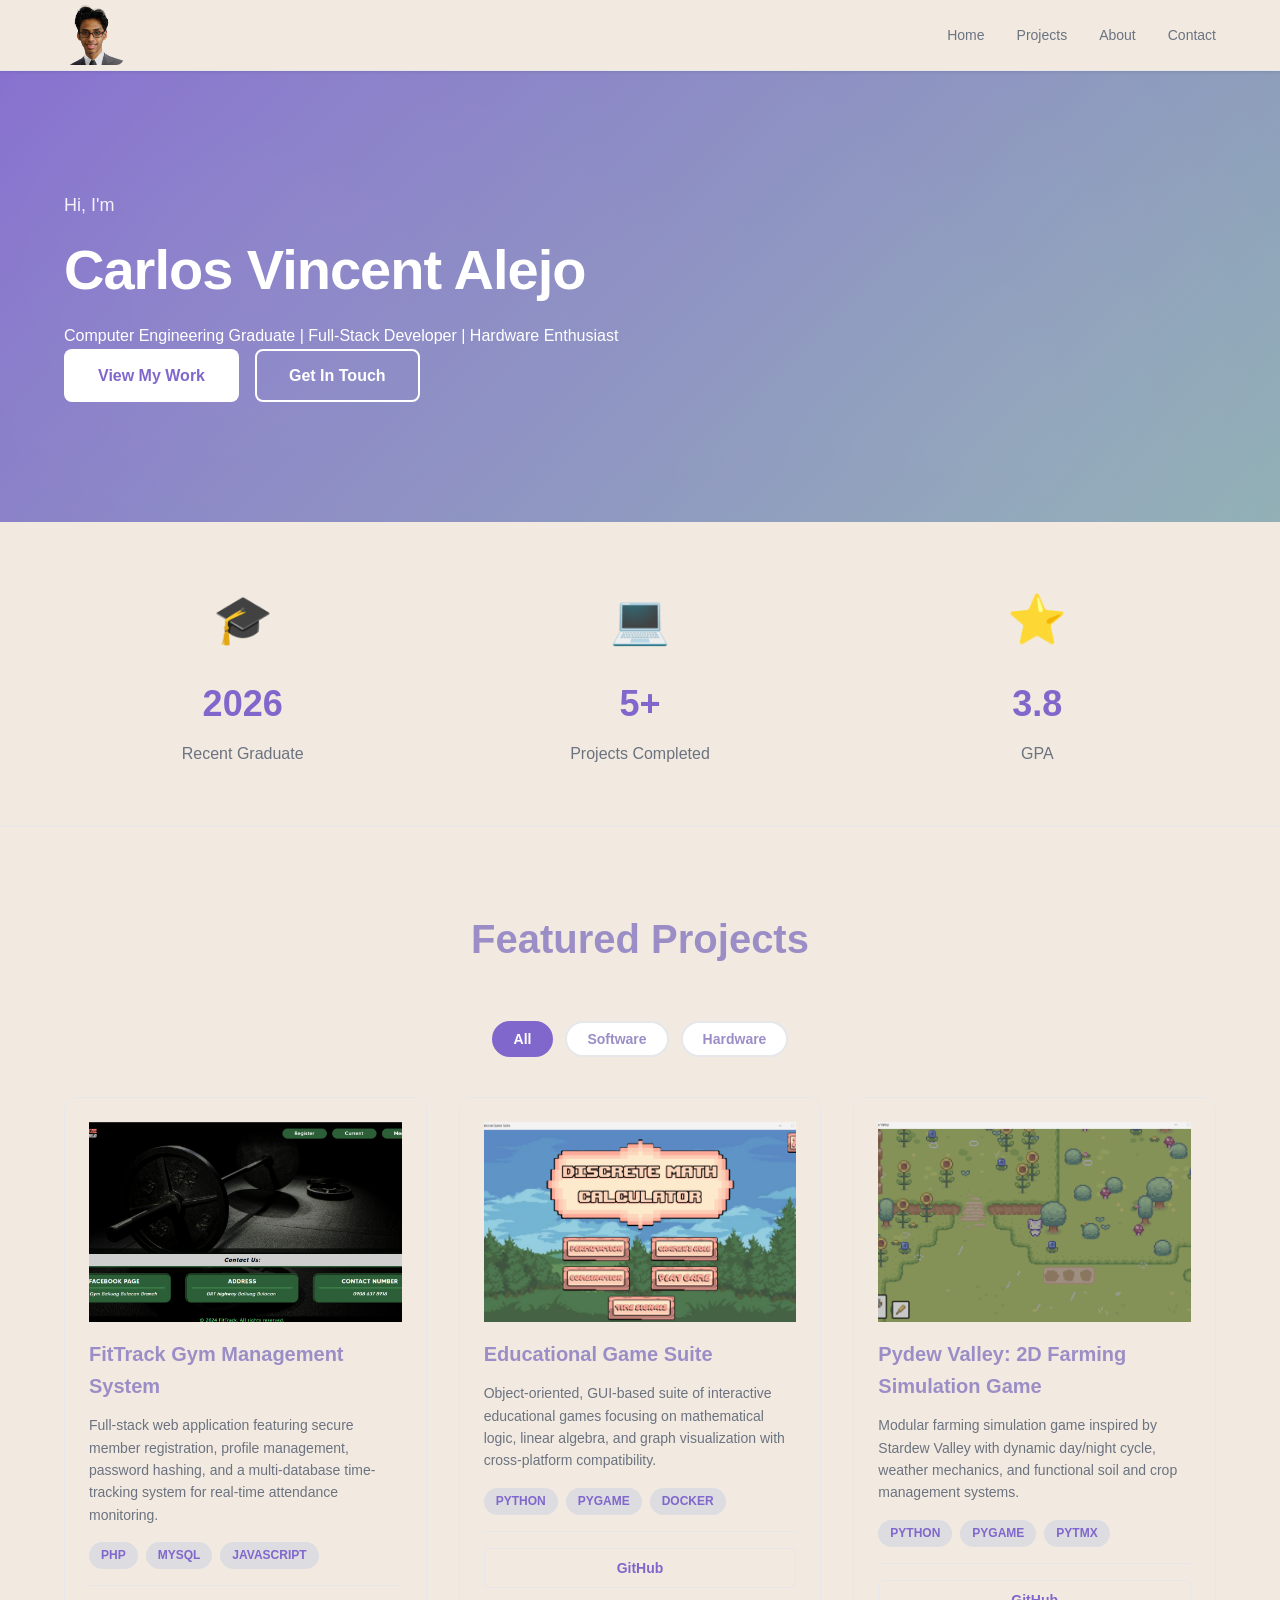
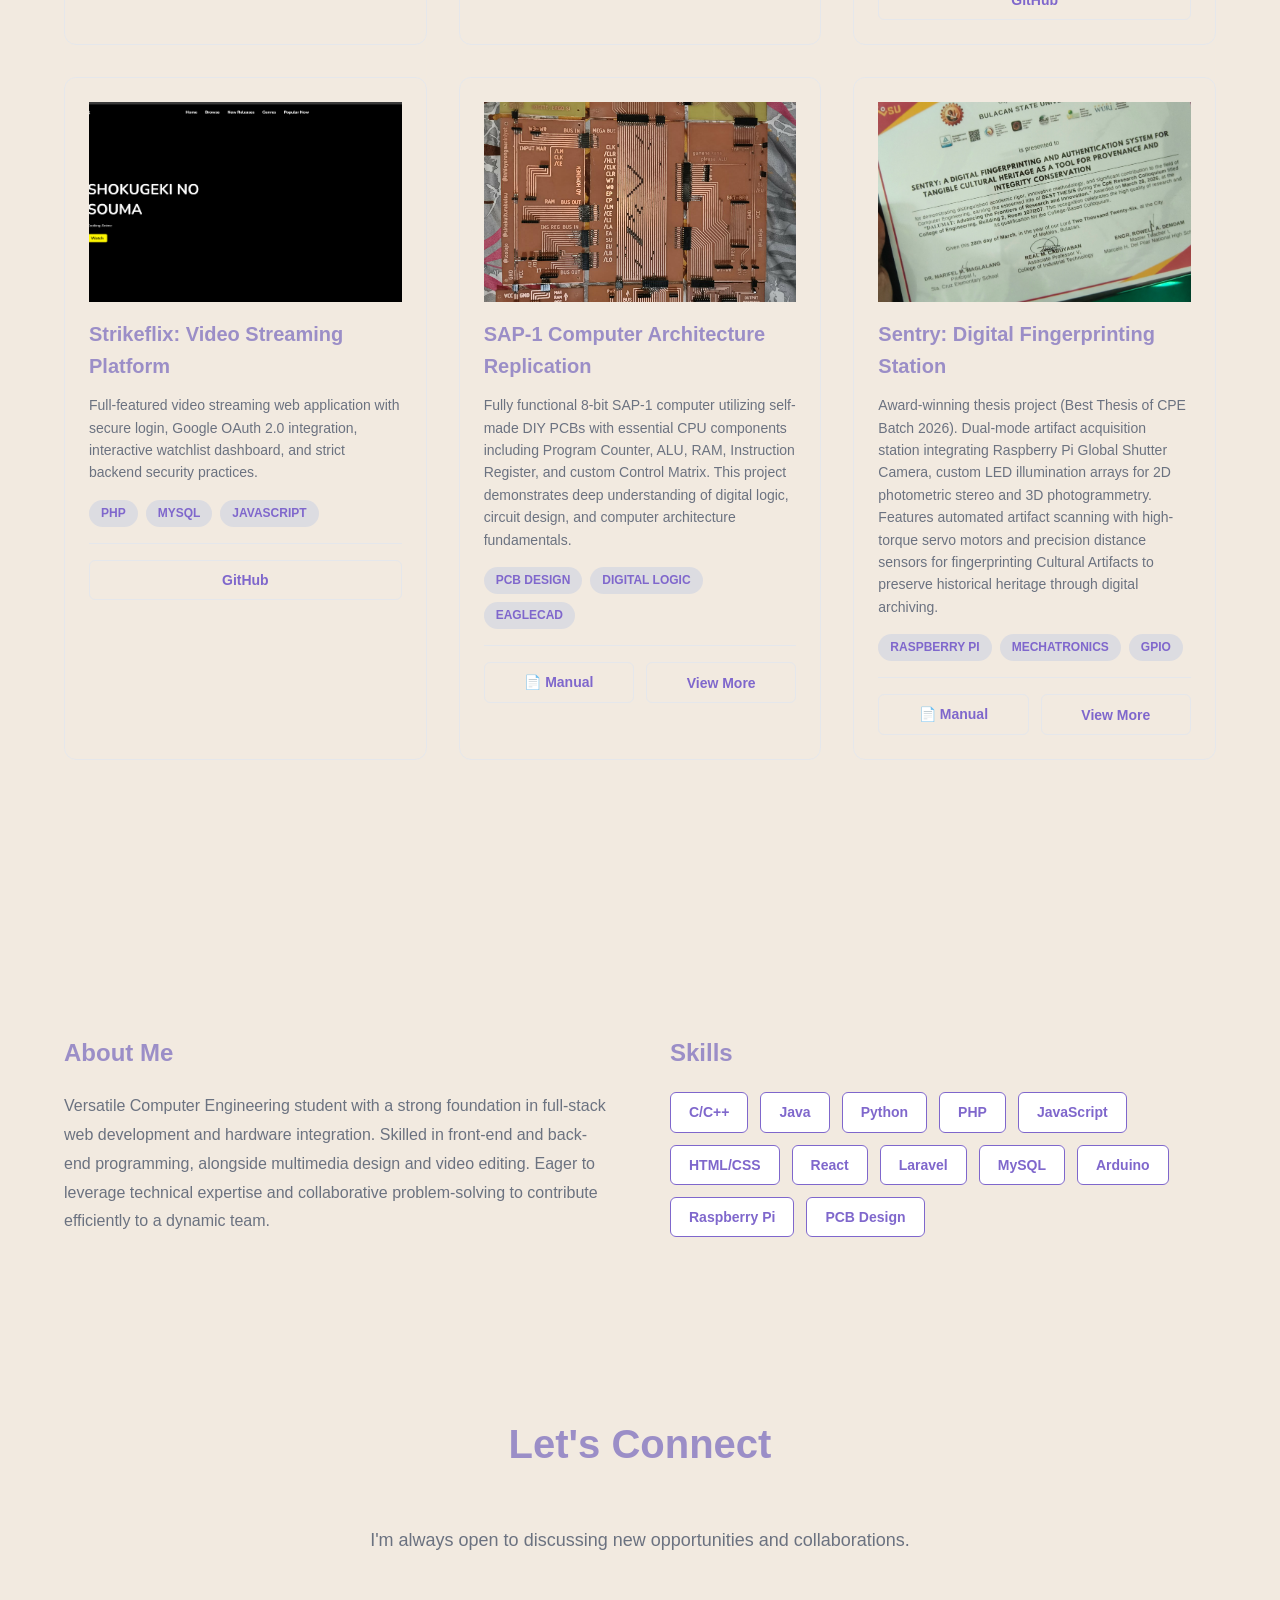
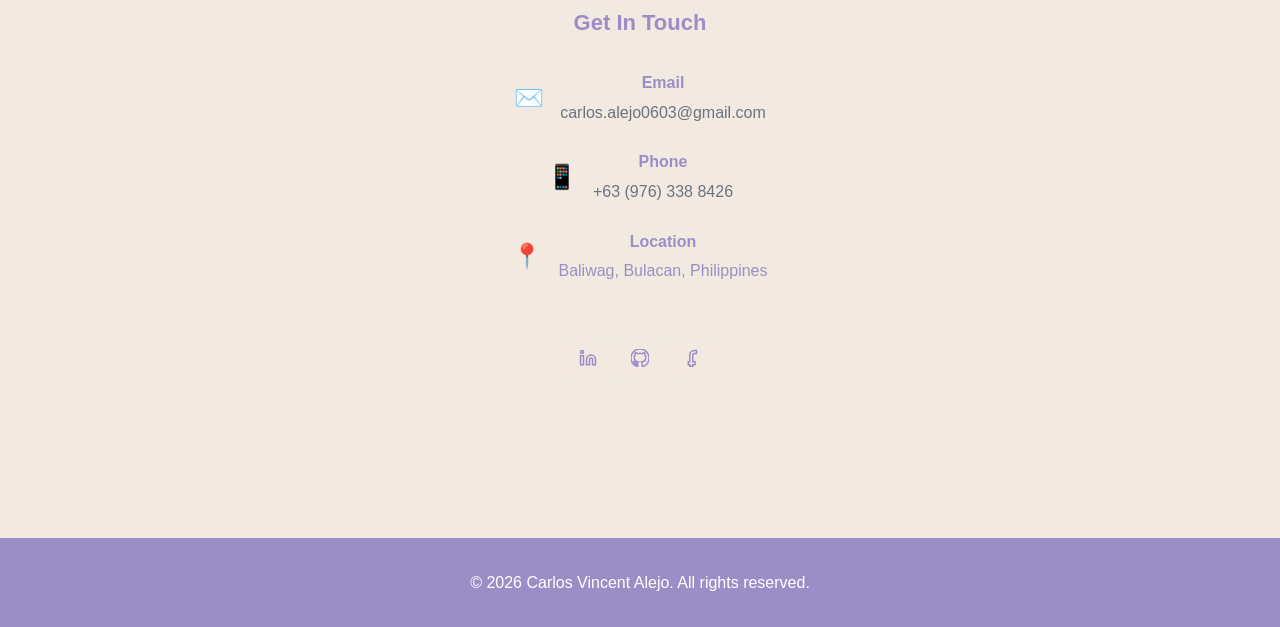
==== commit b548fadb: "changes" ====
--- a/index.html
+++ b/index.html
@@ -4,7 +4,7 @@
 <head>
     <meta charset="UTF-8">
     <meta name="viewport" content="width=device-width, initial-scale=1.0">
-    <title>Professional Portfolio — Your Name</title>
+    <title>Carlos Vincent Alejo — Portfolio</title>
     <link rel="stylesheet" href="index.css">
 </head>
 
@@ -147,7 +147,8 @@
                     </div>
                 </div>
                 <div class="social-links">
-                    <a href="https://www.linkedin.com/in/loslejo2003/" class="social-link" title="LinkedIn" aria-label="LinkedIn" target="_blank" rel="noopener noreferrer">
+                    <a href="https://www.linkedin.com/in/loslejo2003/" class="social-link" title="LinkedIn"
+                        aria-label="LinkedIn" target="_blank" rel="noopener noreferrer">
                         <svg width="24" height="24" viewBox="0 0 24 24" fill="none" stroke="currentColor"
                             stroke-width="2">
                             <path
@@ -156,7 +157,8 @@
                             <circle cx="4" cy="4" r="2"></circle>
                         </svg>
                     </a>
-                    <a href="https://github.com/LosLejo" class="social-link" title="GitHub" aria-label="GitHub" target="_blank" rel="noopener noreferrer">
+                    <a href="https://github.com/LosLejo" class="social-link" title="GitHub" aria-label="GitHub"
+                        target="_blank" rel="noopener noreferrer">
                         <svg width="24" height="24" viewBox="0 0 24 24" fill="none" stroke="currentColor"
                             stroke-width="2">
                             <path
@@ -164,7 +166,8 @@
                             </path>
                         </svg>
                     </a>
-                    <a href="https://www.facebook.com/lejoloss" class="social-link" title="Facebook" aria-label="Facebook" target="_blank" rel="noopener noreferrer">
+                    <a href="https://www.facebook.com/lejoloss" class="social-link" title="Facebook"
+                        aria-label="Facebook" target="_blank" rel="noopener noreferrer">
                         <svg width="24" height="24" viewBox="0 0 24 24" fill="none" stroke="currentColor"
                             stroke-width="2">
                             <path d="M18 2h-3a6 6 0 00-6 6v9h-2v4h2v2h4v-2h3v-4h-3V8a2 2 0 012-2h3z"></path>
--- a/index.css
+++ b/index.css
@@ -5,8 +5,8 @@
 }
 
 :root {
-    --primary: #9B8EC7;
-    --primary-dark: #B4D3D9;
+    --primary: #7f67cc;
+    --primary-dark: #89aab0;
     --primary-light: #3b82f6;
     --text-dark: #9B8EC7;
     --text-light: #6b7280;
@@ -810,19 +810,21 @@
 
 .modal-links .project-link {
     flex: 1;
-    text-align: center;
     padding: 10px 16px;
-    background-color: var(--primary-light);
+    text-align: center;
+    border-radius: 6px;
+    text-decoration: none;
+    font-size: 14px;
+    font-weight: 600;
+    color: var(--primary);
+    border: 1px solid var(--border);
+    transition: var(--transition);
+}
+
+.modal-links .project-link:hover {
+    background-color: var(--primary);
     color: white;
-    border-radius: 8px;
-    text-decoration: none;
-    font-weight: 500;
-    transition: var(--transition);
-}
-
-.modal-links .project-link:hover {
-    background-color: var(--primary-dark);
-    transform: translateY(-2px);
+    border-color: var(--primary);
 }
 
 @keyframes fadeIn {
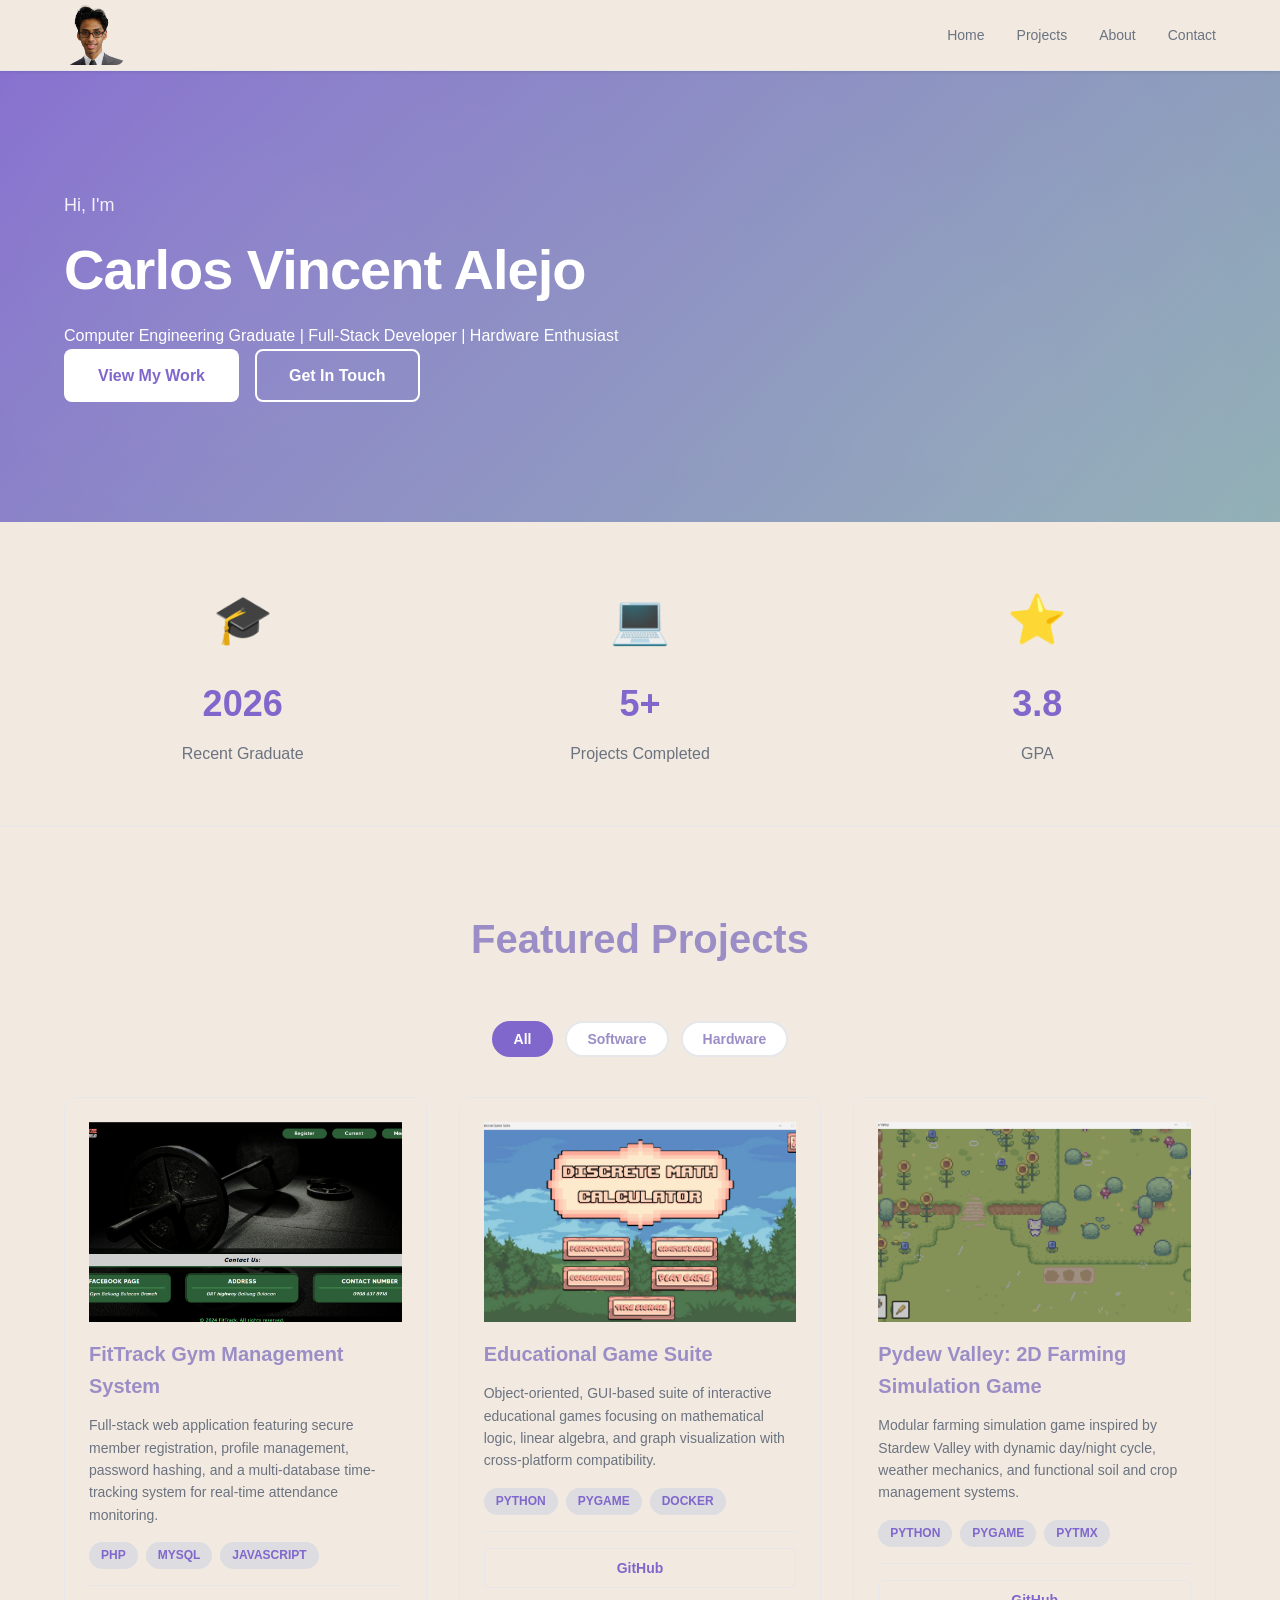
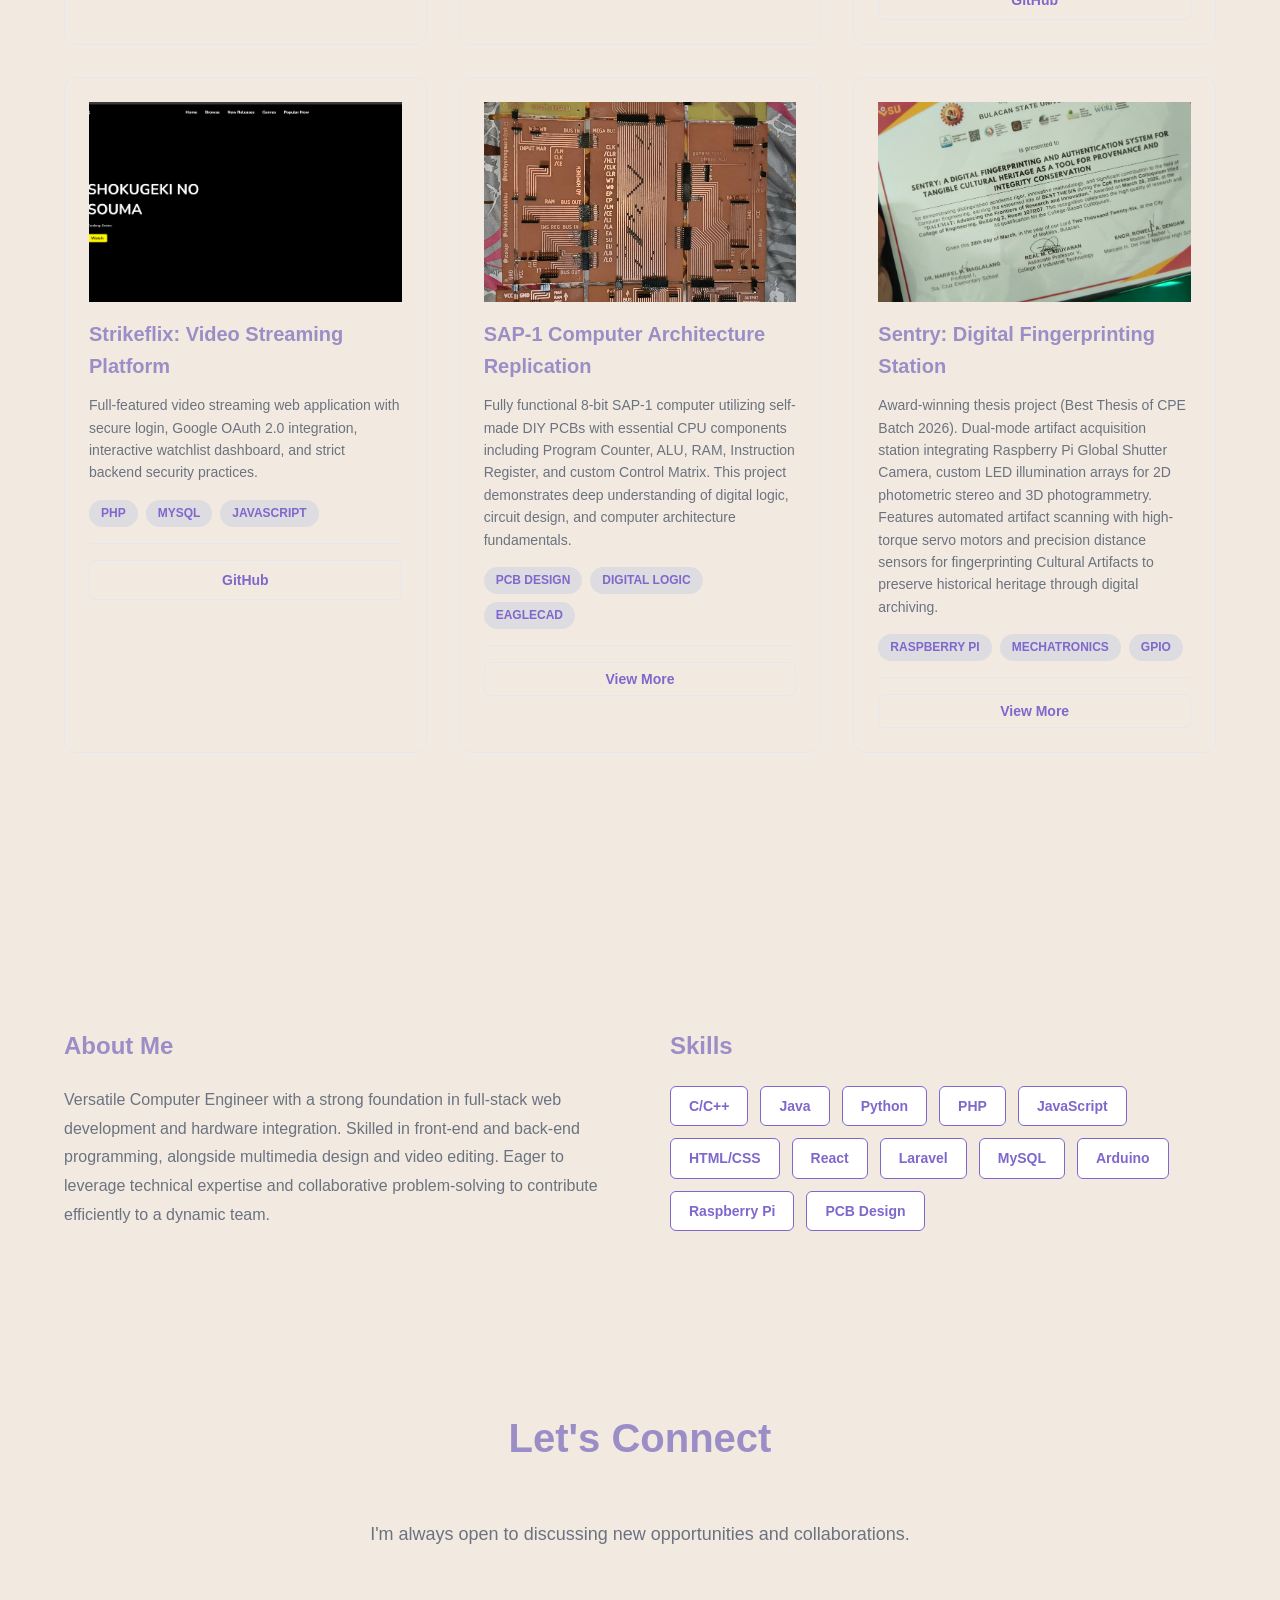
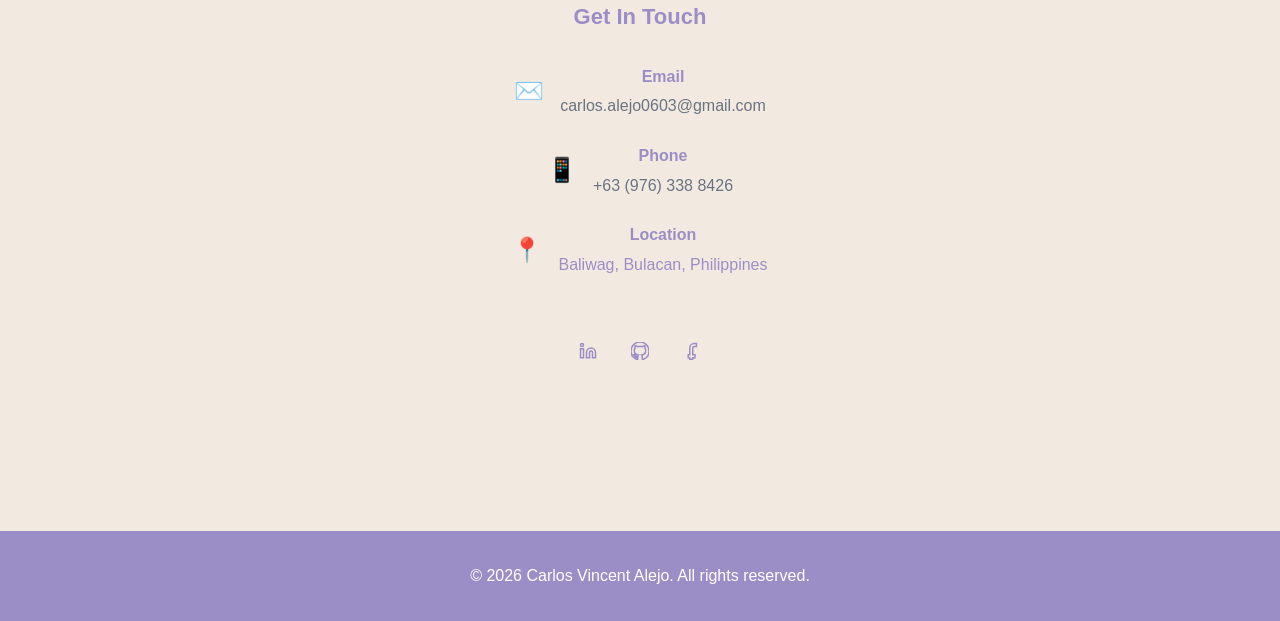
==== commit e1d77b1e: "removed student" ====
--- a/index.html
+++ b/index.html
@@ -89,7 +89,7 @@
                 <div class="about-text">
                     <h3>About Me</h3>
                     <p>
-                        Versatile Computer Engineering student with a strong foundation in full-stack web development
+                        Versatile Computer Engineer with a strong foundation in full-stack web development
                         and
                         hardware integration. Skilled in front-end and back-end programming, alongside multimedia design
                         and video editing. Eager to leverage technical expertise and collaborative problem-solving to
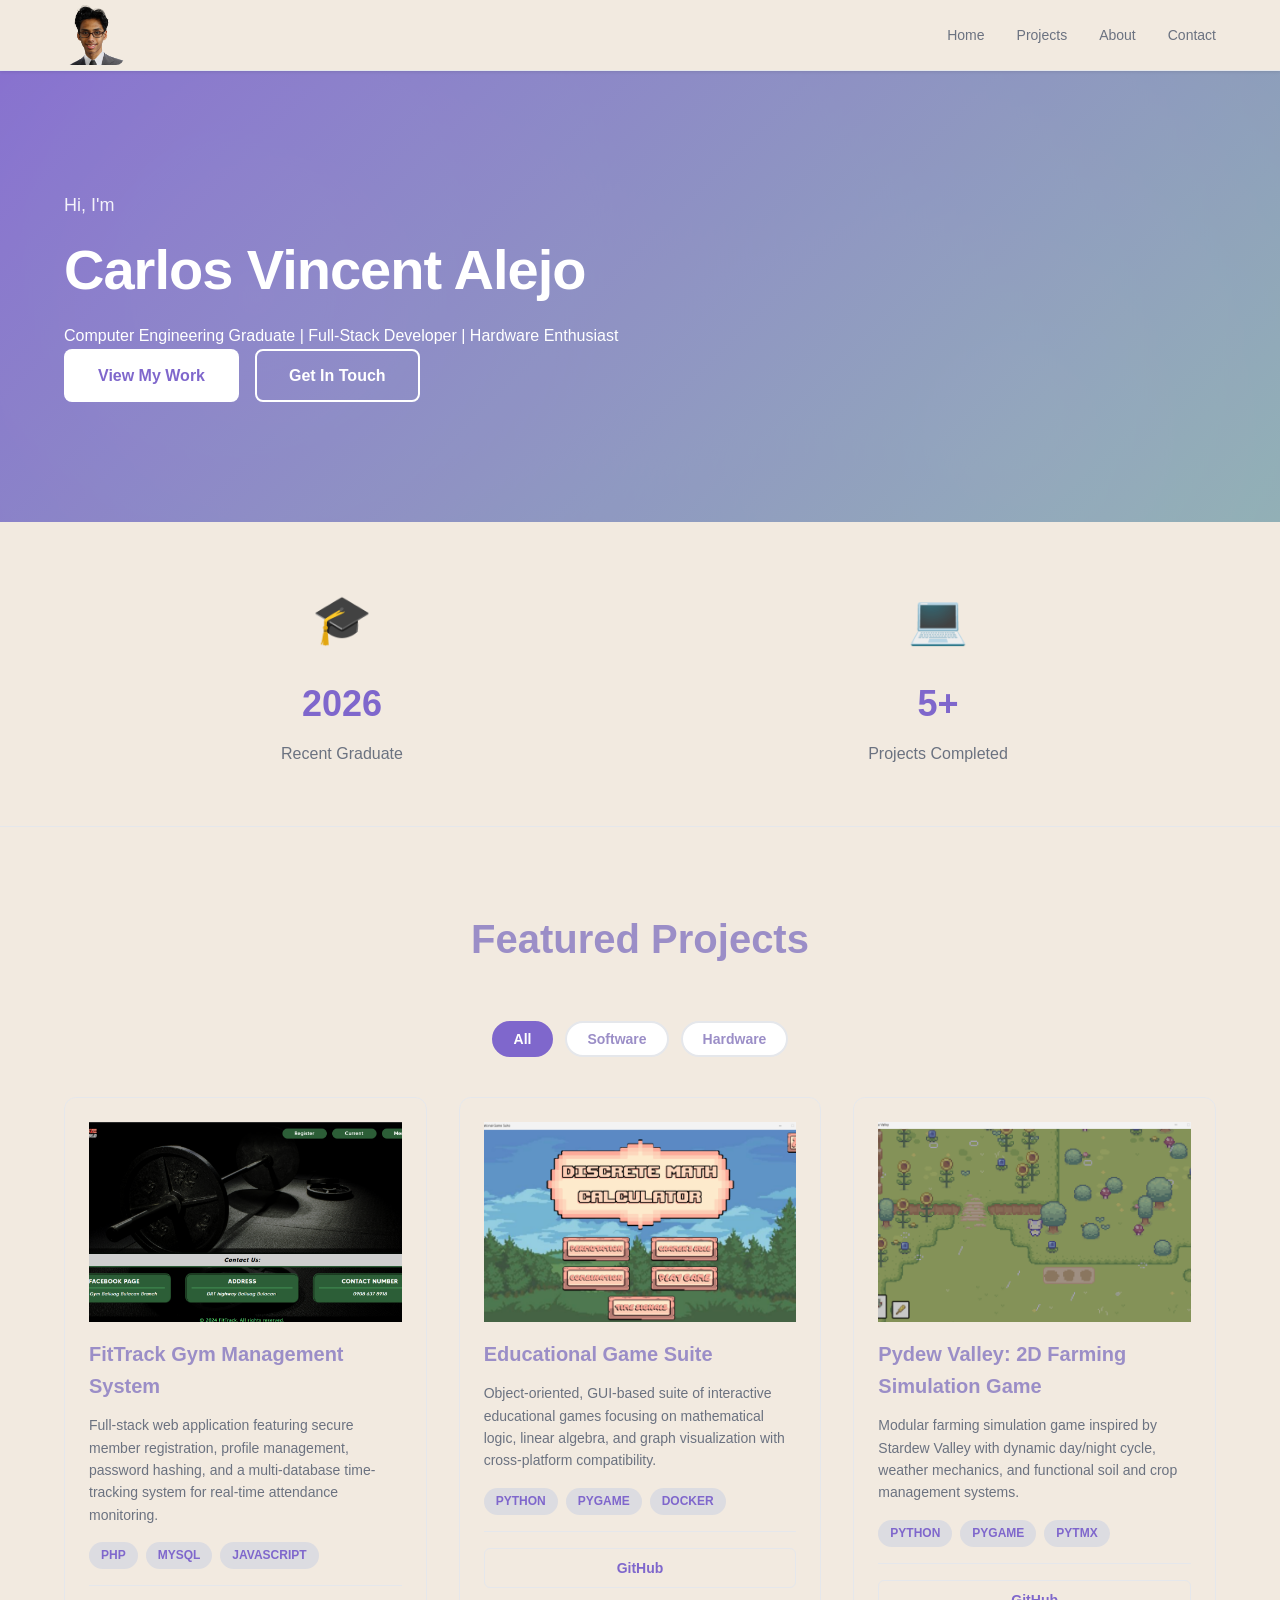
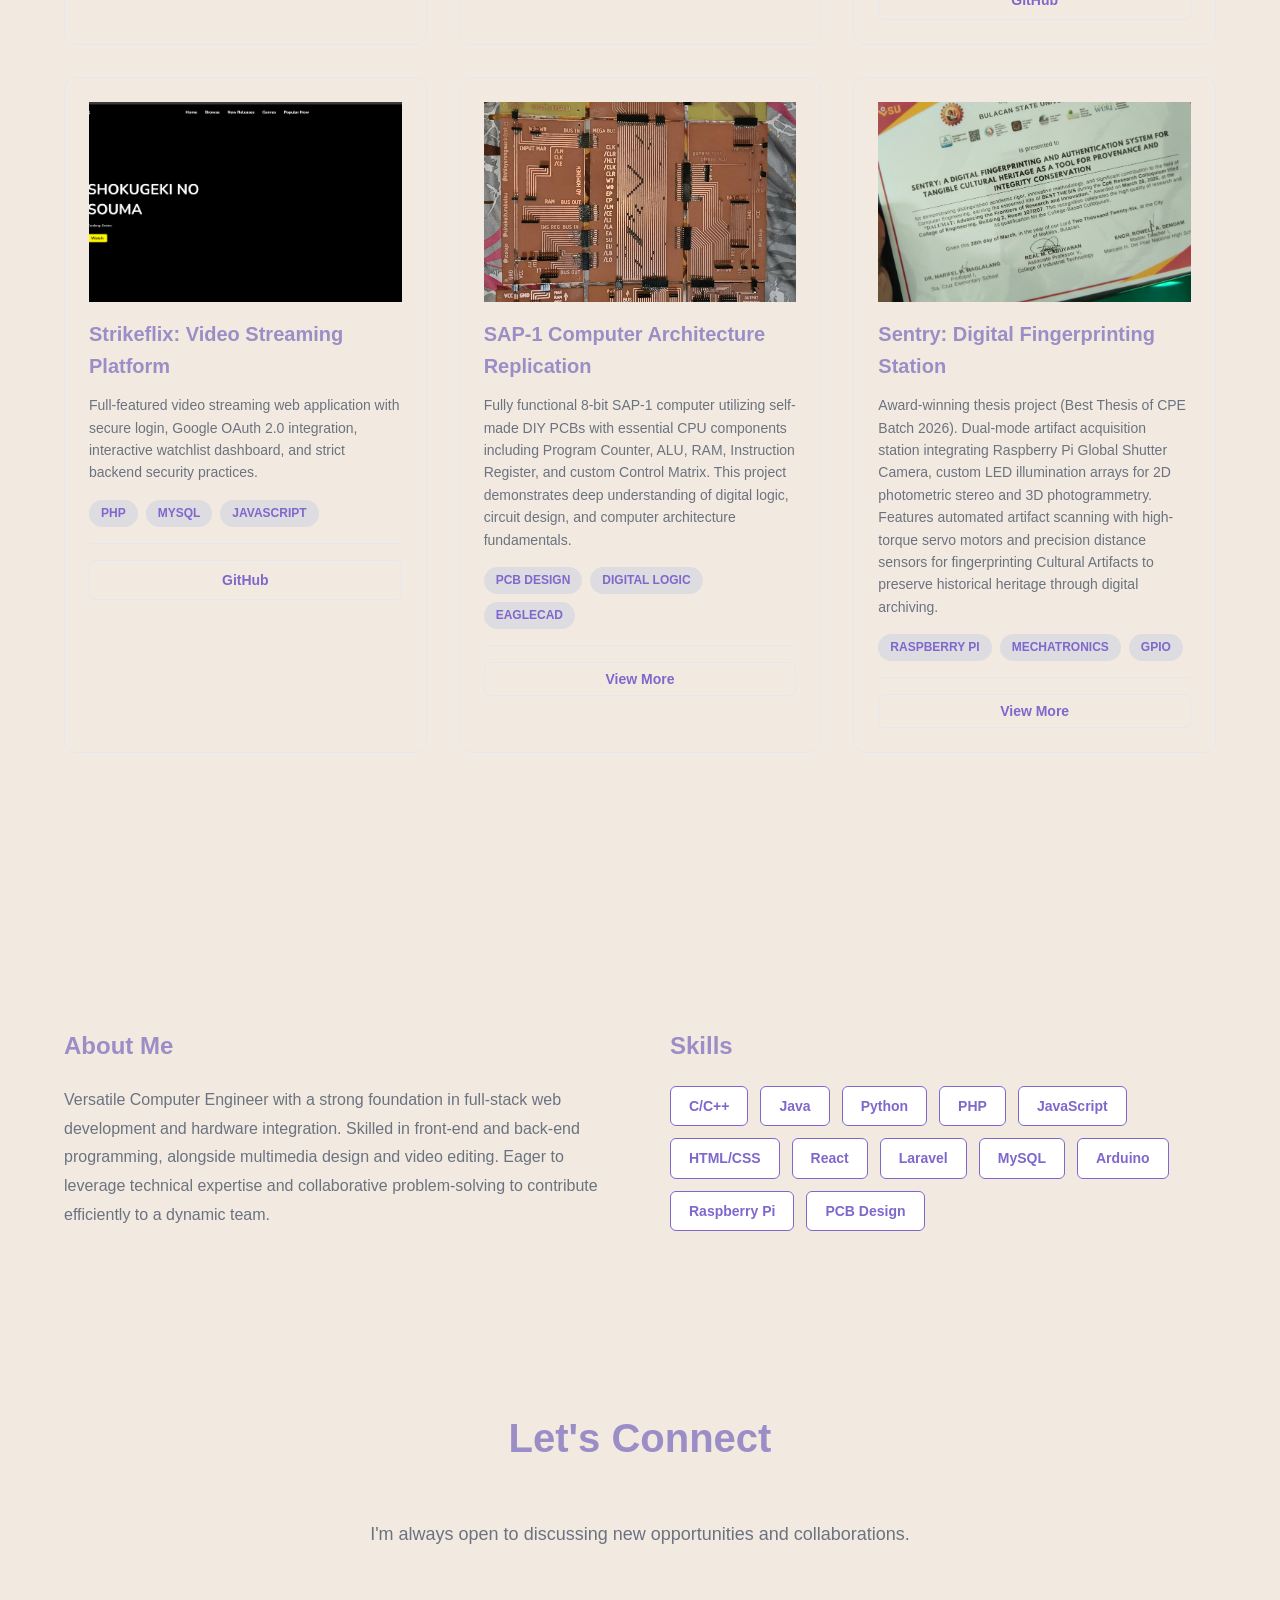
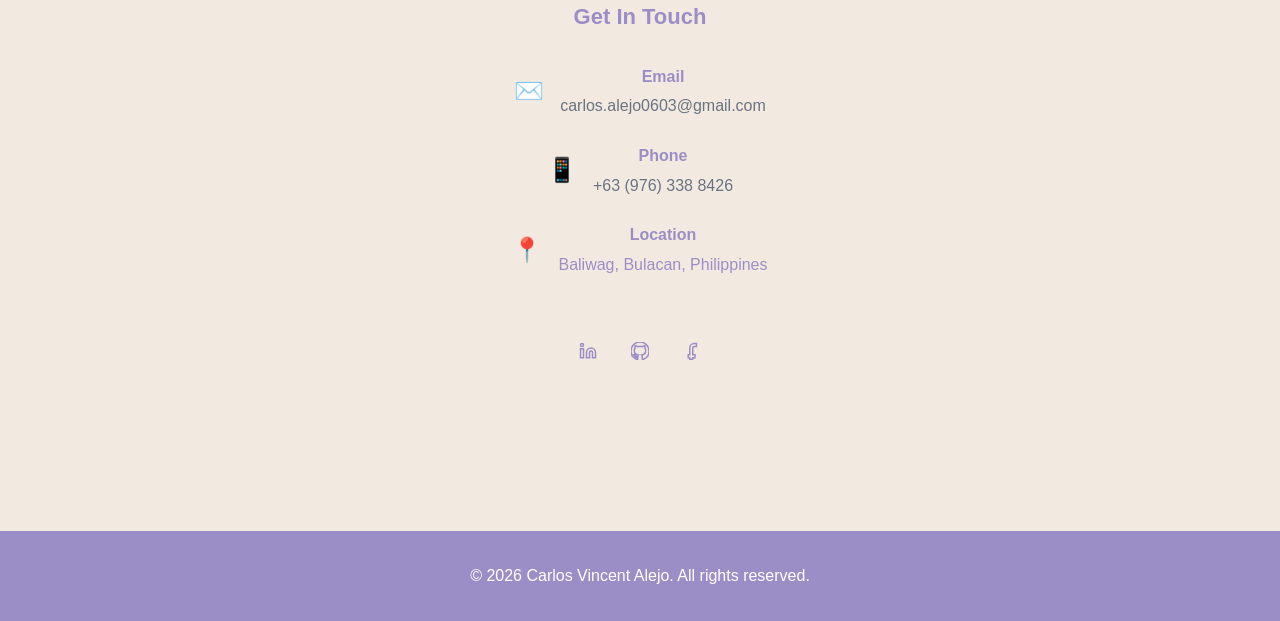
==== commit 9ea79984: "removed gpa div" ====
--- a/index.html
+++ b/index.html
@@ -54,11 +54,6 @@
                     <div class="highlight-icon">💻</div>
                     <div class="highlight-value">5+</div>
                     <div class="highlight-label">Projects Completed</div>
-                </div>
-                <div class="highlight-card">
-                    <div class="highlight-icon">⭐</div>
-                    <div class="highlight-value">3.8</div>
-                    <div class="highlight-label">GPA</div>
                 </div>
             </div>
         </div>
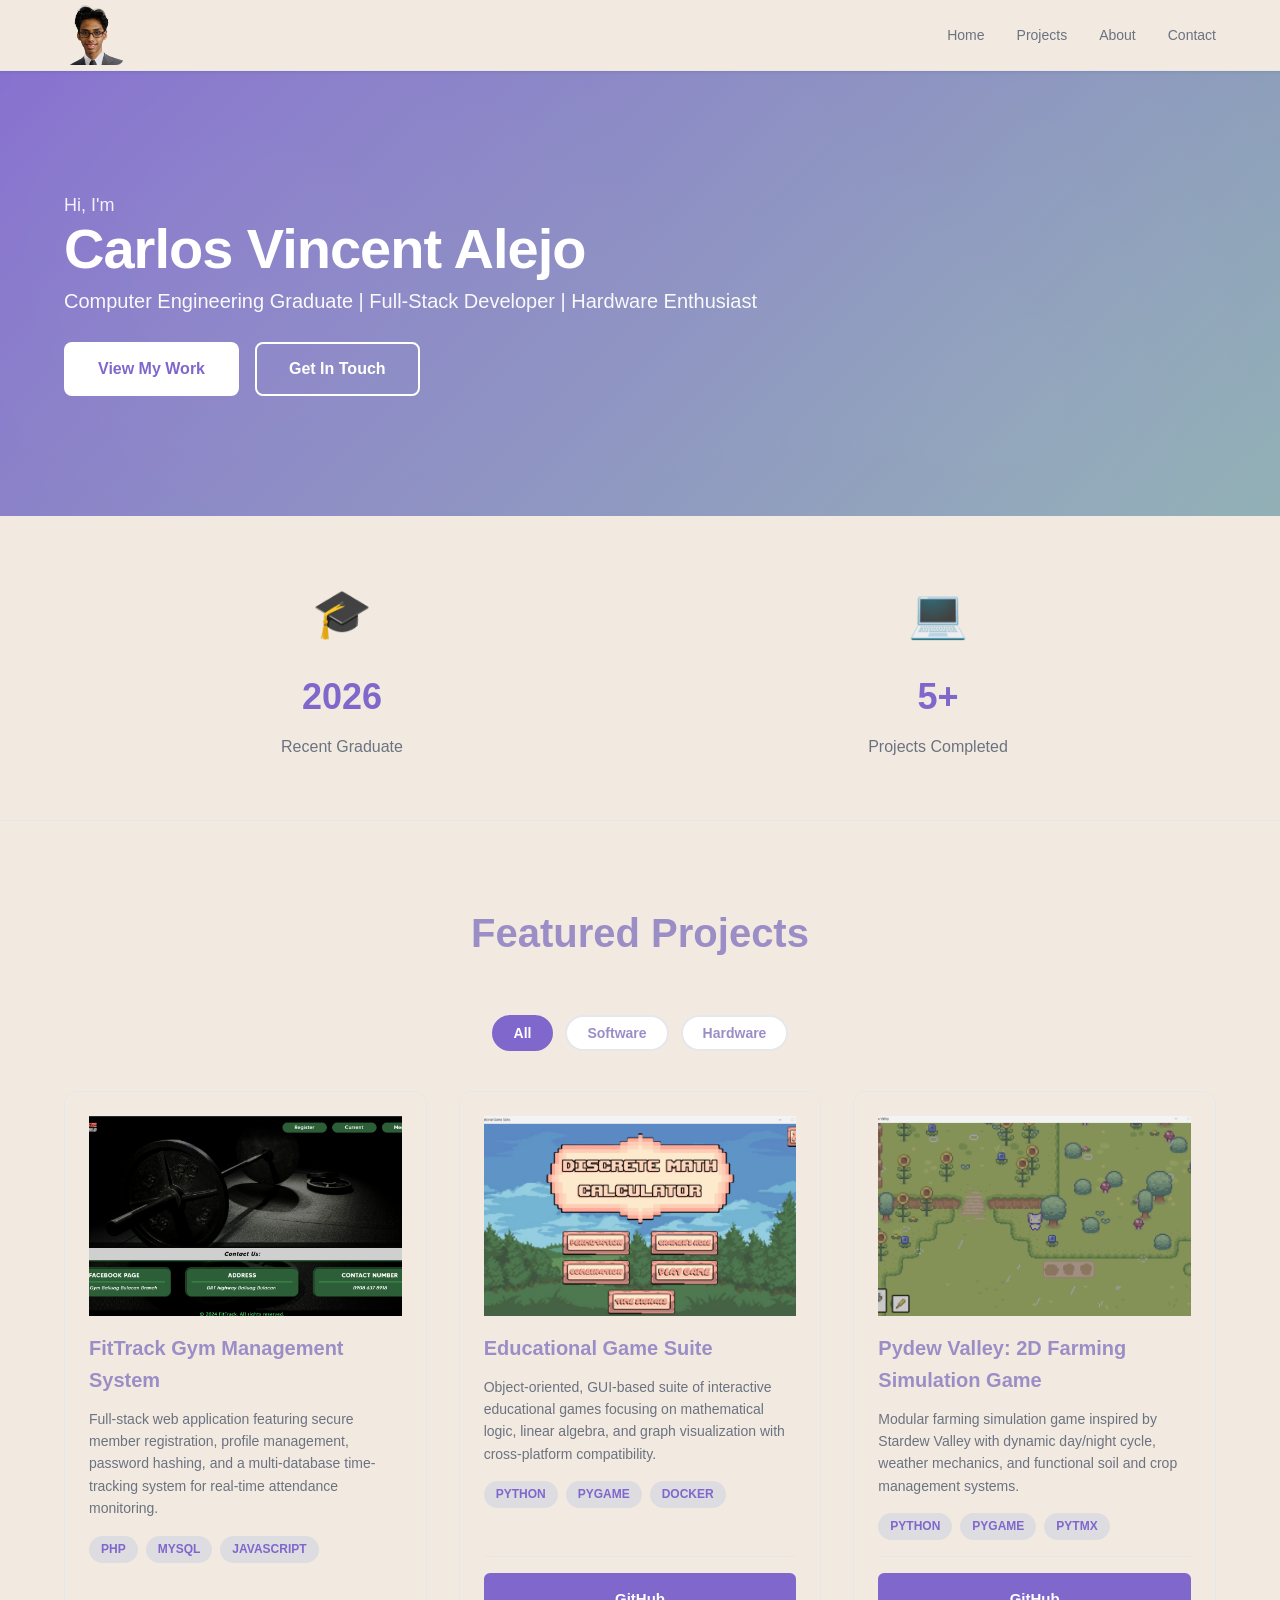
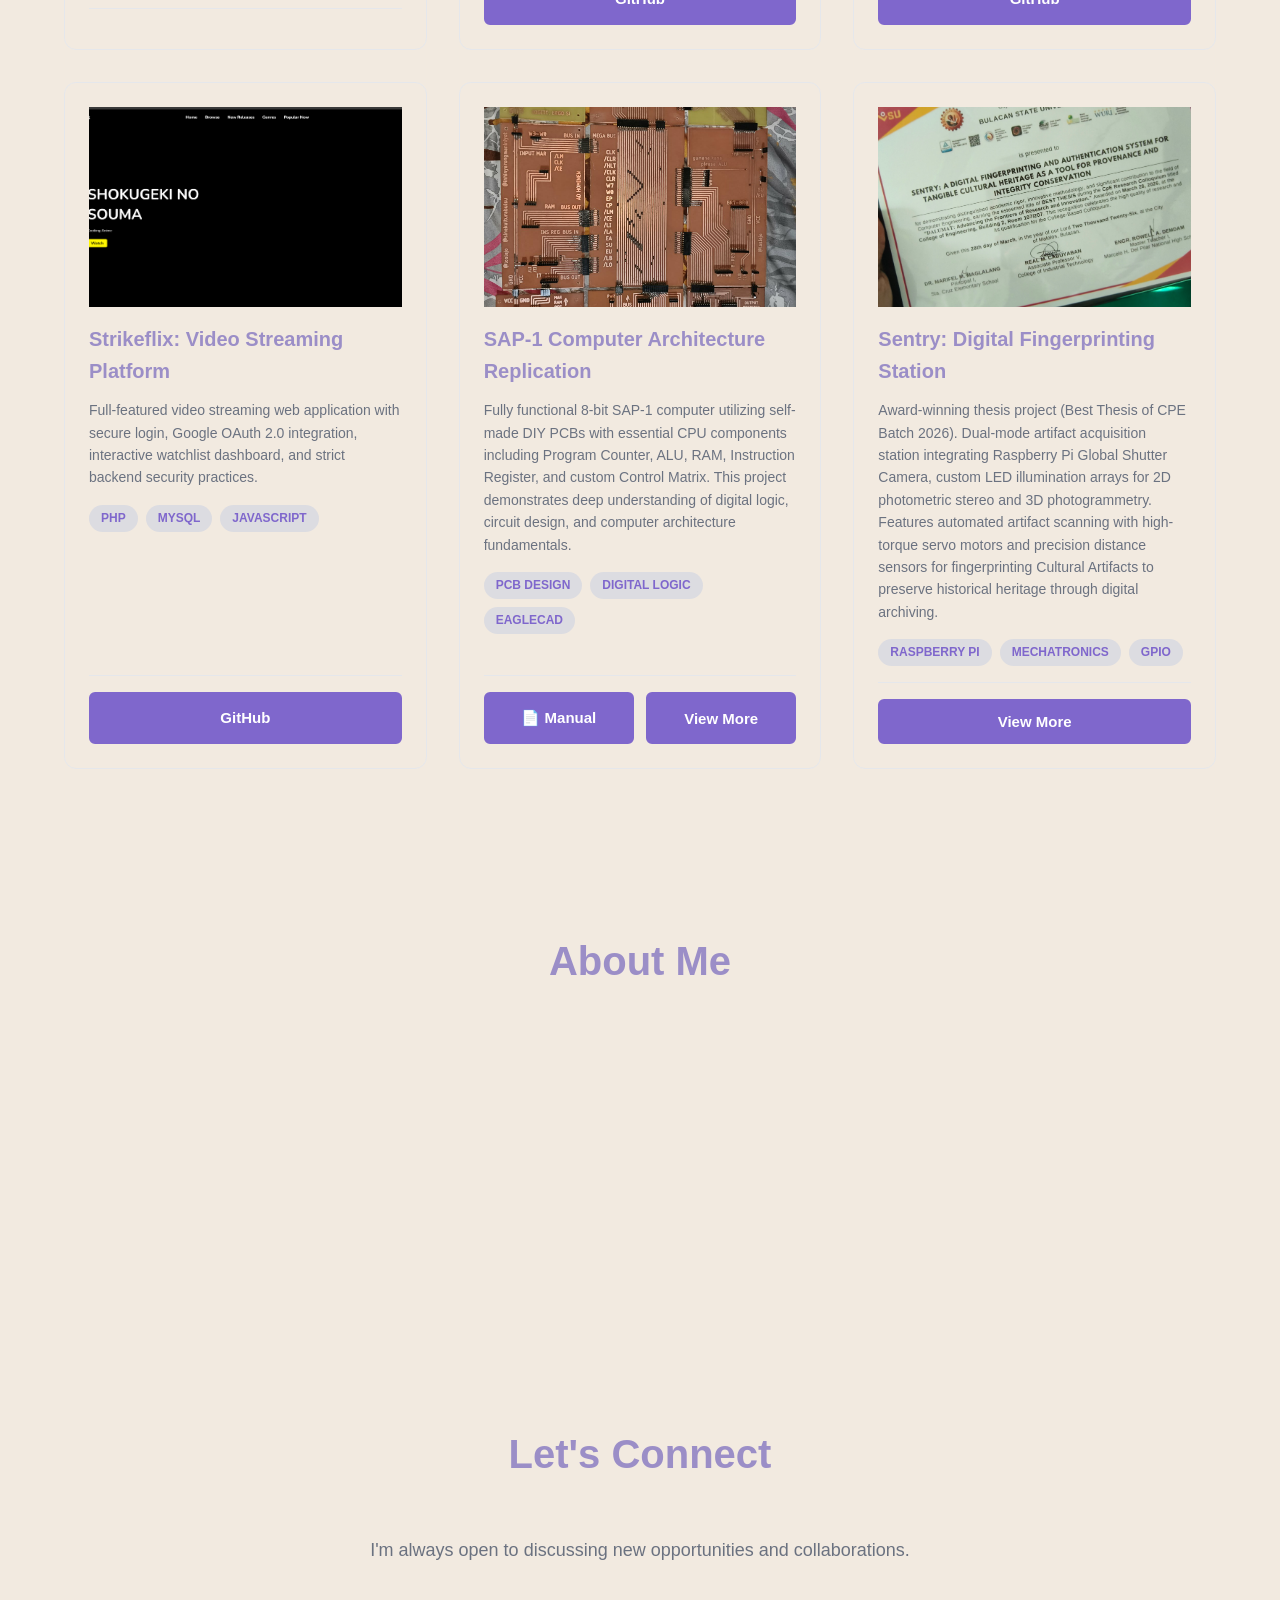
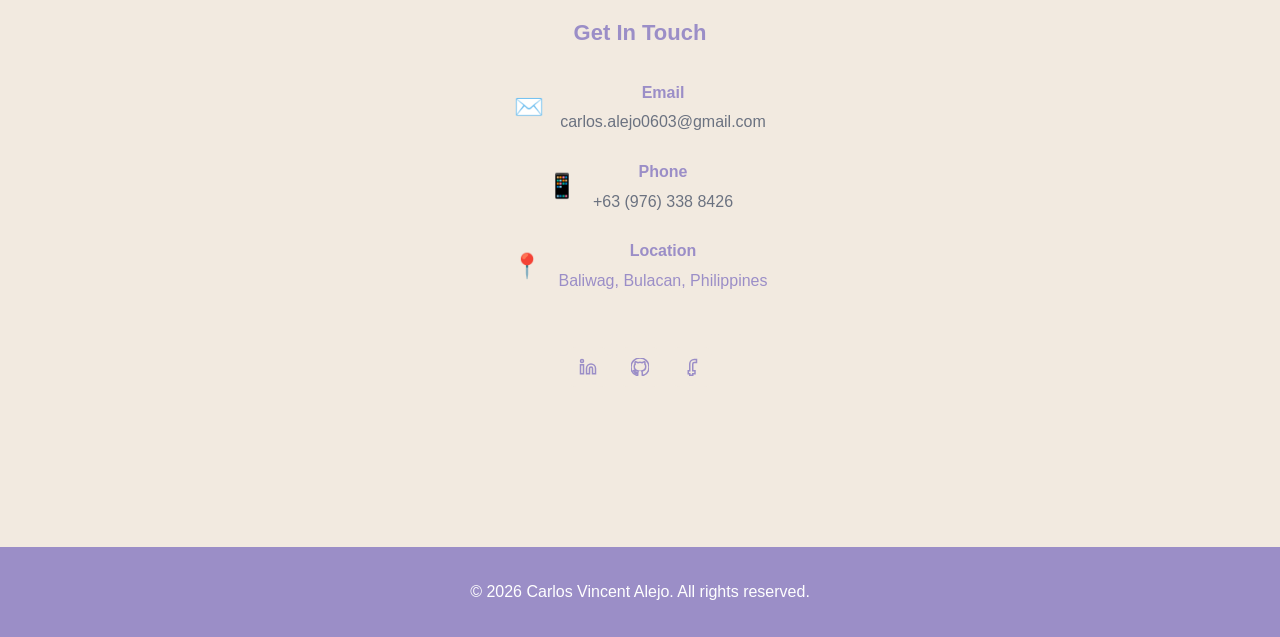
==== commit cf68e3e5: "improved visual of buttons and hero greeting" ====
--- a/index.html
+++ b/index.html
@@ -31,7 +31,7 @@
             <div class="hero-content">
                 <p class="hero-greeting">Hi, I'm</p>
                 <h1 class="hero-title">Carlos Vincent Alejo</h1>
-                <p class=\"hero-subtitle\">Computer Engineering Graduate | Full-Stack Developer | Hardware Enthusiast
+                <p class="hero-subtitle">Computer Engineering Graduate | Full-Stack Developer | Hardware Enthusiast
                 </p>
                 <div class="hero-buttons">
                     <a href="#projects" class="btn btn-primary">View My Work</a>
--- a/index.css
+++ b/index.css
@@ -217,7 +217,7 @@
 
 .hero-greeting {
     font-size: 18px;
-    margin-bottom: 16px;
+    margin-bottom: -5px;
     opacity: 0.9;
 }
 
@@ -225,13 +225,13 @@
     font-size: 56px;
     font-weight: 800;
     line-height: 1.2;
-    margin-bottom: 20px;
+    margin-bottom: 3px;
     letter-spacing: -1px;
 }
 
 .hero-subtitle {
     font-size: 20px;
-    margin-bottom: 40px;
+    margin-bottom: 25px;
     opacity: 0.95;
 }
 
@@ -372,6 +372,8 @@
     padding: 24px;
     transition: var(--transition);
     border: 1px solid var(--border);
+    display: flex;
+    flex-direction: column;
 }
 
 .project-card:hover {
@@ -422,46 +424,48 @@
     display: flex;
     gap: 12px;
     padding-top: 16px;
+    margin-top: auto;
     border-top: 1px solid var(--border);
 }
 
 .project-link {
     flex: 1;
-    padding: 8px;
+    padding: 12px 16px;
     text-align: center;
     border-radius: 6px;
     text-decoration: none;
-    font-size: 14px;
+    font-size: 15px;
     font-weight: 600;
-    color: var(--primary);
-    border: 1px solid var(--border);
+    color: white;
+    background-color: var(--primary);
+    border: 2px solid var(--primary);
     transition: var(--transition);
 }
 
 .project-link:hover {
-    background-color: var(--primary);
-    color: white;
+    background-color: transparent;
+    color: var(--primary);
     border-color: var(--primary);
 }
 
 .view-more-btn {
     flex: 1;
-    padding: 8px;
+    padding: 12px 16px;
     text-align: center;
     border-radius: 6px;
     text-decoration: none;
-    font-size: 14px;
+    font-size: 15px;
     font-weight: 600;
-    color: var(--primary);
-    border: 1px solid var(--border);
-    transition: var(--transition);
+    color: white;
+    background-color: var(--primary);
+    border: 2px solid var(--primary);
+    transition: var(--transition);
+    cursor: pointer;
+}
+
+.view-more-btn:hover {
     background-color: transparent;
-    cursor: pointer;
-}
-
-.view-more-btn:hover {
-    background-color: var(--primary);
-    color: white;
+    color: var(--primary);
     border-color: var(--primary);
 }
 
@@ -810,20 +814,21 @@
 
 .modal-links .project-link {
     flex: 1;
-    padding: 10px 16px;
+    padding: 12px 16px;
     text-align: center;
     border-radius: 6px;
     text-decoration: none;
-    font-size: 14px;
+    font-size: 15px;
     font-weight: 600;
-    color: var(--primary);
-    border: 1px solid var(--border);
+    color: white;
+    background-color: var(--primary);
+    border: 2px solid var(--primary);
     transition: var(--transition);
 }
 
 .modal-links .project-link:hover {
-    background-color: var(--primary);
-    color: white;
+    background-color: transparent;
+    color: var(--primary);
     border-color: var(--primary);
 }
 
